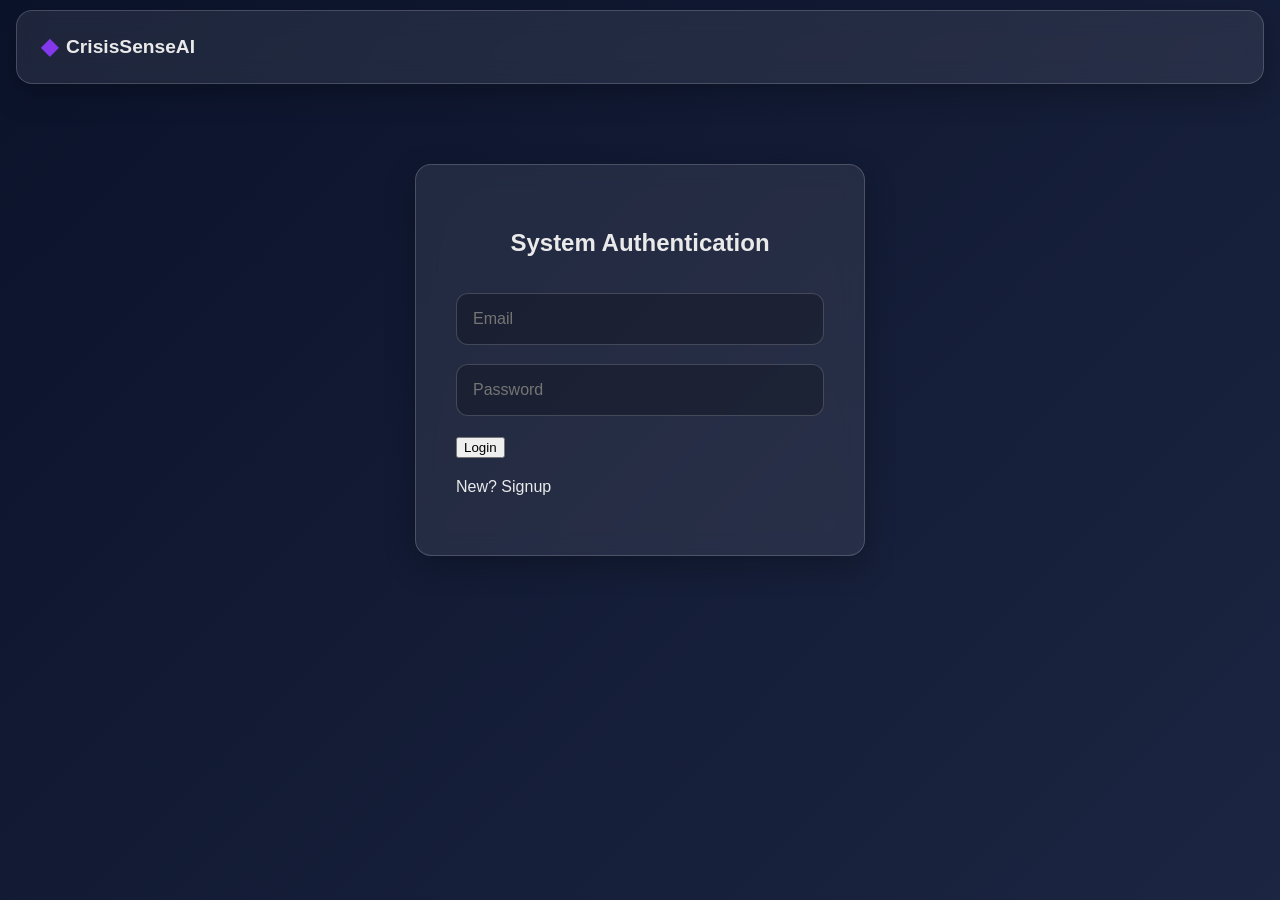
==== FRONTEND/index.html @ 8def6977 "refactor: rename main.html to index.html for auto-loading" ====
<!DOCTYPE html>
<html lang="en">

<head>
   <meta charset="UTF-8">
   <meta name="viewport" content="width=device-width, initial-scale=1.0">
   <title>CrisisSenseAI | Command Center</title>
   <link rel="stylesheet" href="style.css">
   <script src="api.js"></script>
</head>

<body>
   <header class="top-nav glass-card">
      <div class="logo">
         <span class="logo-mark">◆</span>
         <span class="logo-text">CrisisSenseAI</span>
      </div>
      <nav class="top-links" id="nav-links" style="display:none;">
         <button class="top-link active" onclick="showSection('dashboard')">Dashboard</button>
         <button class="top-link" onclick="showSection('profile')">My Profile</button>
      </nav>
      <button class="profile-btn" id="user-initials" style="display:none;" onclick="handleLogout()">??</button>
   </header>

   <main class="layout">
      <section id="auth-section" class="glass-card auth-container">
         <div class="auth-box">
            <h2 id="auth-title">System Authentication</h2>
            <div id="login-form">
               <input type="email" id="login-email" placeholder="Email">
               <input type="password" id="login-pass" placeholder="Password">
               <button class="action-btn primary-btn" onclick="appLogin()">Login</button>
               <p onclick="toggleAuth(true)" class="toggle-link">New? Signup</p>
            </div>
            <div id="signup-form" style="display:none;">
               <input type="text" id="sig-name" placeholder="Full Name">
               <input type="email" id="sig-email" placeholder="Email">
               <input type="password" id="sig-pass" placeholder="Password">
               <input type="text" id="sig-phone" placeholder="Phone">
               <button class="action-btn primary-btn" onclick="appSignup()">Register</button>
               <p onclick="toggleAuth(false)" class="toggle-link">Back to Login</p>
            </div>
         </div>
      </section>

      <section id="dashboard-section" style="display:none;">
         <div class="emergency-input glass-card">
            <h2>🚨 Immediate Incident Reporting</h2>
            <div class="camera-wrapper">
               <div class="camera-container">
                  <video id="camera-stream" autoplay playsinline muted></video>
               </div>
               <button class="snap-btn" onclick="takePhoto()" title="Capture Moment"></button>
            </div>
            <div class="thumbnail-bar" id="thumbnail-bar"></div>
            <div class="unified-input-group">
               <button class="plus-icon-btn" onclick="document.getElementById('gallery-input').click()">+</button>
               <input type="file" id="gallery-input" accept="image/*" multiple style="display:none"
                  onchange="handleGalleryUpload(event)">
               <textarea id="emergency-text" placeholder="Describe the crisis..."></textarea>
               <button class="mic-icon-btn" id="mic-btn" onclick="toggleRecording()">🎤</button>
            </div>
            <button class="action-btn danger-btn" id="analyze-btn" onclick="runAnalysis()">Dispatch AI
               Commander</button>

            <div id="analysis-status" style="display:none; margin-top:15px;">
               <p id="status-visual">⚪ Visual/Text Pre-processing...</p>
               <p id="status-audio">⚪ Audio Transcription & Forensics...</p>
               <p id="status-triage">⚪ Final Triage Decision...</p>
            </div>
         </div>
         <div id="results-area" class="results-container"></div>
      </section>

      <section id="profile-section" class="glass-card" style="display:none;">
         <div class="profile-header">
            <h2>Medical Profile & Database</h2>
            <button id="edit-toggle-btn" class="action-btn secondary-btn" onclick="toggleProfileEdit()">Edit
               Profile</button>
         </div>
         <div class="profile-content">
            <div id="profile-view-mode">
               <div class="info-item"><strong>Emergency Contact:</strong> <span id="view-contact">Loading...</span>
               </div>
               <div class="info-item"><strong>Blood Group:</strong> <span id="view-blood">Loading...</span></div>
               <div class="info-item"><strong>Medical History:</strong>
                  <p id="view-notes">Loading...</p>
               </div>
               <div class="info-item"><strong>Live Location Tracking:</strong> <span id="view-tracking">No</span></div>
            </div>
            <div id="profile-edit-mode" style="display:none;">
               <div class="profile-grid">
                  <input type="text" id="prof-contact" placeholder="Emergency Phone">
                  <select id="prof-blood">
                     <option value="A+">A+</option>
                     <option value="O+">O+</option>
                     <option value="B+">B+</option>
                     <option value="AB+">AB+</option>
                  </select>
                  <textarea id="prof-notes" placeholder="List allergies..."></textarea>
                  <div class="btn-row">
                     <button class="action-btn success-btn" onclick="saveProfile()">Save Changes</button>
                     <button class="action-btn" onclick="toggleProfileEdit(false)">Cancel</button>
                  </div>
               </div>
            </div>
         </div>
      </section>
   </main>

   <script>
      let isEditing = false;
      let latestAnalysis = null;
      let capturedImages = [];
      let audioBlob = null;
      let mediaRecorder = null;
      let audioChunks = [];
      let currentLat = 0, currentLng = 0;

      const isMobile = () => /iPhone|iPad|iPod|Android/i.test(navigator.userAgent);

      // --- AUTH ---
      function toggleAuth(isS) {
         document.getElementById('login-form').style.display = isS ? 'none' : 'block';
         document.getElementById('signup-form').style.display = isS ? 'block' : 'none';
      }
      async function appSignup() {
         const name = document.getElementById('sig-name').value;
         const email = document.getElementById('sig-email').value;
         const pass = document.getElementById('sig-pass').value;
         const phone = document.getElementById('sig-phone').value;
         try {
            await CrisisAI.Auth.signup({ name, email, password: pass, phone });
            alert("✅ Registration successful!"); toggleAuth(false);
         } catch (e) { alert(e.message); }
      }
      async function appLogin() {
         const email = document.getElementById('login-email').value;
         const pass = document.getElementById('login-pass').value;
         try {
            await CrisisAI.Auth.login(email, pass);
            showAuthenticatedUI();
         } catch (e) { alert(e.message); }
      }
      function showAuthenticatedUI() {
         document.getElementById('auth-section').style.display = 'none';
         document.getElementById('dashboard-section').style.display = 'block';
         document.getElementById('nav-links').style.display = 'flex';
         const user = CrisisAI.Auth.getCurrentUser();
         document.getElementById('user-initials').style.display = 'block';
         document.getElementById('user-initials').innerText = user.name[0].toUpperCase();
         startCamera();
      }
      function handleLogout() { CrisisAI.Auth.logout(); }

      // --- NAVIGATION ---
      async function showSection(name) {
         document.querySelectorAll('main > section').forEach(s => s.style.display = 'none');
         document.getElementById(name + '-section').style.display = 'block';
         if (name === 'profile') await loadProfileData();
         document.querySelectorAll('.top-link').forEach(el => el.classList.remove('active'));
         document.querySelector(`button[onclick*="${name}"]`).classList.add('active');
      }
      async function loadProfileData() {
         const user = CrisisAI.Auth.getCurrentUser();
         try {
            const profile = await CrisisAI.User.getProfile(user.user_id || user.id);
            document.getElementById('view-contact').innerText = profile.emergency_contact || "None";
            document.getElementById('view-blood').innerText = profile.blood_group || "Unknown";
            document.getElementById('view-notes').innerText = profile.medical_notes || "None";
            document.getElementById('view-tracking').innerText = profile.allow_location_tracking ? "Yes" : "No";
         } catch (e) { console.error(e); }
      }
      function toggleProfileEdit(s) {
         isEditing = s !== undefined ? s : !isEditing;
         document.getElementById('profile-view-mode').style.display = isEditing ? 'none' : 'block';
         document.getElementById('profile-edit-mode').style.display = isEditing ? 'block' : 'none';
      }
      async function saveProfile() {
         const user = CrisisAI.Auth.getCurrentUser();
         const data = {
            emergency_contact: document.getElementById('prof-contact').value,
            blood_group: document.getElementById('prof-blood').value,
            medical_notes: document.getElementById('prof-notes').value
         };
         try {
            await CrisisAI.User.updateProfile(user.user_id || user.id, data);
            alert("✅ Profile Synced"); await loadProfileData(); toggleProfileEdit(false);
         } catch (e) { alert(e.message); }
      }

      // --- MEDIA ---
      async function startCamera() {
         try {
            const stream = await navigator.mediaDevices.getUserMedia({ video: { facingMode: "environment" } });
            document.getElementById('camera-stream').srcObject = stream;
         } catch (e) { console.warn("Camera access denied."); }
      }
      function takePhoto() {
         if (capturedImages.length >= 5) return alert("Limit 5");
         const video = document.getElementById('camera-stream');
         const canvas = document.createElement('canvas');
         canvas.width = 480; canvas.height = 480;
         canvas.getContext('2d').drawImage(video, 0, 0, 480, 480);
         canvas.toBlob(blob => {
            const url = URL.createObjectURL(blob);
            capturedImages.push({ url, blob });
            renderGallery();
         }, 'image/jpeg');
      }
      function handleGalleryUpload(e) {
         for (let file of e.target.files) {
            if (capturedImages.length >= 5) break;
            capturedImages.push({ url: URL.createObjectURL(file), blob: file });
         }
         renderGallery();
         e.target.value = "";
      }
      function renderGallery() {
         const bar = document.getElementById('thumbnail-bar');
         bar.innerHTML = capturedImages.map((img, i) => `
            <div class="thumb-container">
               <img src="${img.url}" class="gallery-thumb">
               <button class="remove-btn" onclick="removePhoto(${i})">×</button>
            </div>
         `).join('');
      }
      function removePhoto(i) {
         URL.revokeObjectURL(capturedImages[i].url);
         capturedImages.splice(i, 1);
         renderGallery();
      }
      async function toggleRecording() {
         const btn = document.getElementById('mic-btn');
         if (mediaRecorder && mediaRecorder.state === "recording") {
            mediaRecorder.stop(); btn.innerText = "🎤";
         } else {
            const stream = await navigator.mediaDevices.getUserMedia({ audio: true });
            mediaRecorder = new MediaRecorder(stream);
            audioChunks = [];
            mediaRecorder.ondataavailable = e => audioChunks.push(e.data);
            mediaRecorder.onstop = () => audioBlob = new Blob(audioChunks, { type: 'audio/mp3' });
            mediaRecorder.start(); btn.innerText = "⏹️";
         }
      }

      // --- ANALYSIS & SOS ---
      async function runAnalysis() {
         const btn = document.getElementById('analyze-btn');
         const text = document.getElementById('emergency-text').value;
         if (!text && capturedImages.length === 0 && !audioBlob) return alert("Add data to analyze.");

         btn.innerText = "Dispatching AI Commander..."; btn.disabled = true;
         document.getElementById('analysis-status').style.display = "block";

         try {
            const primaryImg = capturedImages.length > 0 ? capturedImages[0].blob : null;
            const response = await CrisisAI.Analysis.analyze(text, primaryImg, audioBlob);
            latestAnalysis = response.result;
            renderResults(latestAnalysis);

            if (latestAnalysis.status_level !== 'STABLE') {
               navigator.geolocation.getCurrentPosition(p => {
                  currentLat = p.coords.latitude; currentLng = p.coords.longitude;
                  CrisisAI.SOS.init(latestAnalysis, currentLat, currentLng).then(sos => enableAutoButtons());
               });
            }
         } catch (e) { alert("Pipeline Error: " + e.message); }
         finally { btn.innerText = "Dispatch AI Commander"; btn.disabled = false; }
      }

      function renderResults(data) {
         const area = document.getElementById('results-area');
         const statusClass = (data.status_level === 'CRITICAL') ? 'severity-critical' :
            (data.status_level === 'URGENT') ? 'severity-urgent' : 'severity-stable';

         area.innerHTML = `
            <div class="result-card glass-card incident-pulse">
               <h3 class="${statusClass}">MODE: ${data.status_level}</h3>
               <p class="summary">"${data.situation_analysis}"</p>
               <div class="survival-steps"><h4>Directives:</h4><ul id="steps-list"></ul></div>
               <div class="actions-grid" id="btns-list"></div>
               <div id="first-aid-display" class="first-aid-container glass-card" style="display:none; margin-top:20px; padding:15px; border:1px solid #007bff;"></div>
            </div>
         `;
         (data.actionable_steps || []).forEach(s => {
            const li = document.createElement('li'); li.innerText = s;
            document.getElementById('steps-list').appendChild(li);
         });
         (data.action_buttons || []).forEach((b, i) => {
            const box = document.createElement('div'); box.className = "action-box";
            box.innerHTML = `<h5>${b.replace(/_/g, ' ')}</h5>
               <div class="btn-row">
                  <button class="manual-btn" onclick="handleManual('${b}')">Manual</button>
                  <button class="auto-btn loading-state" disabled onclick="handleAuto('${b}')">Loading AI...</button>
               </div>`;
            document.getElementById('btns-list').appendChild(box);
         });
      }

      function enableAutoButtons() {
         document.querySelectorAll('.auto-btn').forEach(btn => {
            btn.classList.remove('loading-state'); btn.disabled = false; btn.innerText = "AI Auto";
         });
      }

      /**
       * MANUAL ROUTING FIX: Added specific check for FIRE to trigger dialer.
       */
      function handleManual(action) {
         const normalized = action.toUpperCase().replace(/_/g, ' ');
         if (normalized.includes('AMBULANCE')) window.location.href = `tel:102`;
         else if (normalized.includes('POLICE')) window.location.href = `tel:100`;
         else if (normalized.includes('FIRE')) window.location.href = `tel:101`; // Fix for your screenshot
         else alert("Manual routing initiated for: " + action);
      }

      /**
       * AUTO AGENT FIX: Shows 'message' from backend instead of 'undefined'.
       */
      async function handleAuto(action) {
         const normalized = action.toUpperCase().replace(/_/g, ' ');
         if (normalized.includes('FIRST AID')) {
            const display = document.getElementById('first-aid-display');
            display.style.display = 'block';
            display.innerHTML = `<h4>🛡️ AI First Aid Protocol:</h4><p style="white-space: pre-line;">${latestAnalysis.first_aid_details || 'Safety first.'}</p>`;
            display.scrollIntoView({ behavior: 'smooth' });
         } else {
            try {
               const res = await CrisisAI.SOS.executeAgentAction(action, "Current Location");
               // Fix: Look for 'message' or 'status' in the response object
               const msg = res.message || res.status || res.result || "Action Processed";
               alert("🤖 Agent Action: " + msg);
            } catch (e) { alert("Agent Error: " + e.message); }
         }
      }

      window.onload = () => { if (typeof CrisisAI !== 'undefined' && CrisisAI.Auth.isLoggedIn()) showAuthenticatedUI(); };
   </script>
</body>

</html>
---- FRONTEND/style.css ----
:root {
  --bg-start: #0b132b;
  --bg-end: #1c2541;
  --primary: #3a86ff;
  --secondary: #8338ec;
  --danger: #ff4d4d;
  --success: #2ecc71;
  --text-main: #eaeaea;
  --text-muted: #a0aec0;
  --glass-bg: rgba(255, 255, 255, 0.08);
  --glass-border: rgba(255, 255, 255, 0.18);
  --shadow: 0 10px 30px rgba(0, 0, 0, 0.25);
  --radius: 16px;
}

* {
  box-sizing: border-box;
}

body {
  margin: 0;
  min-height: 100vh;
  font-family: 'Inter', -apple-system, sans-serif;
  background: linear-gradient(135deg, var(--bg-start), var(--bg-end));
  color: var(--text-main);
  line-height: 1.5;
  overflow-x: hidden;
}

.glass-card {
  background: var(--glass-bg);
  border: 1px solid var(--glass-border);
  backdrop-filter: blur(12px);
  -webkit-backdrop-filter: blur(12px);
  border-radius: var(--radius);
  box-shadow: var(--shadow);
}

/* Navigation */
.top-nav {
  position: fixed;
  top: 0;
  left: 16px;
  right: 16px;
  height: 74px;
  z-index: 100;
  display: flex;
  align-items: center;
  padding: 0 1.5rem;
  margin-top: 10px;
}

.logo {
  display: flex;
  align-items: center;
  gap: 0.5rem;
  font-weight: 800;
  font-size: 1.2rem;
}

.logo-mark {
  color: var(--secondary);
  font-size: 1.4rem;
}

.top-links {
  display: flex;
  gap: 0.5rem;
  margin-left: 2rem;
}

.top-link {
  background: transparent;
  border: 0;
  color: var(--text-muted);
  padding: 0.6rem 1.2rem;
  border-radius: 10px;
  cursor: pointer;
  transition: all 0.3s ease;
  font-weight: 500;
}

.top-link:hover,
.top-link.active {
  color: #fff;
  background: rgba(58, 134, 255, 0.2);
}

.profile-btn {
  margin-left: auto;
  width: 42px;
  height: 42px;
  border-radius: 50%;
  background: linear-gradient(145deg, var(--primary), var(--secondary));
  border: 1px solid var(--glass-border);
  color: #fff;
  font-weight: 700;
  cursor: pointer;
  box-shadow: 0 4px 15px rgba(58, 134, 255, 0.3);
}

/* Main Layout */
.layout {
  padding: 104px 20px 40px;
  max-width: 800px;
  margin: 0 auto;
}

/* Auth Section */
.auth-container {
  max-width: 450px;
  margin: 60px auto;
  padding: 2.5rem;
}

.auth-box h2 {
  text-align: center;
  margin-bottom: 2rem;
  font-size: 1.5rem;
}

.auth-box input {
  width: 100%;
  padding: 1rem;
  margin-bottom: 1.2rem;
  background: rgba(0, 0, 0, 0.25);
  border: 1px solid var(--glass-border);
  border-radius: 12px;
  color: #fff;
  font-size: 1rem;
}

/* 1. Square Camera UI */
.camera-wrapper {
  position: relative;
  margin-bottom: 1.5rem;
  text-align: center;
}

.camera-container {
  width: 100%;
  aspect-ratio: 1/1;
  background: #000;
  border-radius: 24px;
  overflow: hidden;
  border: 2px solid var(--glass-border);
  box-shadow: var(--shadow);
}

#camera-stream {
  width: 100%;
  height: 100%;
  object-fit: cover;
}

.snap-btn {
  width: 68px;
  height: 68px;
  border-radius: 50%;
  background: rgba(255, 255, 255, 0.1);
  border: 4px solid #fff;
  cursor: pointer;
  margin-top: -34px;
  position: relative;
  z-index: 10;
  transition: 0.2s;
  box-shadow: 0 4px 15px rgba(0, 0, 0, 0.5);
}

.snap-btn:active {
  transform: scale(0.9);
  background: #fff;
}

/* 2. Thumbnail Gallery */
.thumbnail-bar {
  display: flex;
  gap: 12px;
  overflow-x: auto;
  padding: 10px 0;
  margin-bottom: 1.5rem;
  min-height: 90px;
}

.thumb-container {
  position: relative;
  flex-shrink: 0;
}

.gallery-thumb {
  width: 80px;
  height: 80px;
  border-radius: 12px;
  object-fit: cover;
  border: 1px solid var(--glass-border);
}

.remove-btn {
  position: absolute;
  top: -5px;
  right: -5px;
  background: var(--danger);
  color: white;
  width: 22px;
  height: 22px;
  border-radius: 50%;
  border: 2px solid var(--bg-start);
  display: flex;
  align-items: center;
  justify-content: center;
  font-size: 14px;
  cursor: pointer;
}

/* 3. Unified Input Bar */
.unified-input-group {
  display: flex;
  align-items: center;
  gap: 12px;
  background: rgba(0, 0, 0, 0.25);
  padding: 12px 16px;
  border-radius: 24px;
  margin-bottom: 1.5rem;
  border: 1px solid var(--glass-border);
}

#emergency-text {
  flex: 1;
  background: none;
  border: none;
  color: #fff;
  resize: none;
  height: 40px;
  font-family: inherit;
  font-size: 1rem;
  outline: none;
}

.plus-icon-btn,
.mic-icon-btn {
  background: none;
  border: none;
  color: #fff;
  font-size: 1.5rem;
  cursor: pointer;
  opacity: 0.8;
  transition: 0.2s;
}

.mic-icon-btn.recording {
  color: var(--danger);
  animation: pulse 1.5s infinite;
}

/* Results & Analysis */
.result-card {
  padding: 2rem;
  margin-bottom: 2rem;
  border: 2px solid var(--danger);
}

.severity-critical {
  color: var(--danger);
  font-weight: 900;
  font-size: 1.6rem;
  text-transform: uppercase;
}

.severity-urgent {
  color: orange;
  font-weight: 900;
  font-size: 1.6rem;
  text-transform: uppercase;
}

.severity-stable {
  color: var(--success);
  font-weight: 900;
  font-size: 1.6rem;
  text-transform: uppercase;
}

.summary {
  font-size: 1.15rem;
  font-style: italic;
  border-left: 4px solid var(--primary);
  padding-left: 1.5rem;
  margin: 1.5rem 0;
  color: #fff;
}

.survival-steps {
  background: rgba(255, 255, 255, 0.03);
  padding: 1.2rem;
  border-radius: 12px;
  margin-bottom: 1.5rem;
}

.survival-steps h4 {
  margin-top: 0;
  color: var(--primary);
}

.survival-steps ul {
  list-style: none;
  padding: 0;
}

.survival-steps li {
  padding: 0.5rem 0;
  border-bottom: 1px solid rgba(255, 255, 255, 0.05);
  display: flex;
  gap: 12px;
}

.survival-steps li::before {
  content: "→";
  color: var(--primary);
  font-weight: bold;
}

/* Action Buttons Grid */
.actions-grid {
  display: grid;
  grid-template-columns: repeat(auto-fit, minmax(280px, 1fr));
  gap: 1.2rem;
  margin-top: 1.5rem;
}

.action-box {
  background: rgba(0, 0, 0, 0.3);
  padding: 1.5rem;
  border-radius: 16px;
  border: 1px solid var(--glass-border);
  transition: transform 0.3s ease;
}

.action-box:hover {
  transform: translateY(-3px);
  border-color: var(--primary);
}

.action-box h5 {
  margin: 0 0 1rem;
  font-size: 1rem;
  text-transform: uppercase;
  color: var(--primary);
}

.btn-row {
  display: flex;
  gap: 10px;
}

.btn-row button {
  flex: 1;
  padding: 0.8rem;
  border-radius: 10px;
  border: 0;
  font-weight: 700;
  cursor: pointer;
  transition: 0.2s;
}

.manual-btn {
  background: #334155;
  color: #fff;
}

.auto-btn {
  background: var(--primary);
  color: #fff;
}

.auto-btn.loading-state {
  opacity: 0.5;
  cursor: wait;
}

.danger-btn {
  background: var(--danger);
  color: #fff;
  width: 100%;
  padding: 1.2rem;
  border-radius: 14px;
  border: 0;
  font-weight: 800;
  font-size: 1.1rem;
  cursor: pointer;
  box-shadow: 0 4px 15px rgba(255, 77, 77, 0.3);
}

@keyframes pulse {
  0% {
    opacity: 1;
  }

  50% {
    opacity: 0.4;
  }

  100% {
    opacity: 1;
  }
}

.fade-in-item {
  animation: fadeInUp 0.5s forwards ease-out;
  opacity: 0;
}

@keyframes fadeInUp {
  to {
    opacity: 1;
    transform: translateY(0);
  }
}

.incident-pulse {
  animation: pulse-red 2.5s infinite;
}

@keyframes pulse-red {
  0% {
    box-shadow: 0 0 0 0 rgba(255, 77, 77, 0.4);
  }

  70% {
    box-shadow: 0 0 0 20px rgba(255, 77, 77, 0);
  }

  100% {
    box-shadow: 0 0 0 0 rgba(255, 77, 77, 0);
  }
}
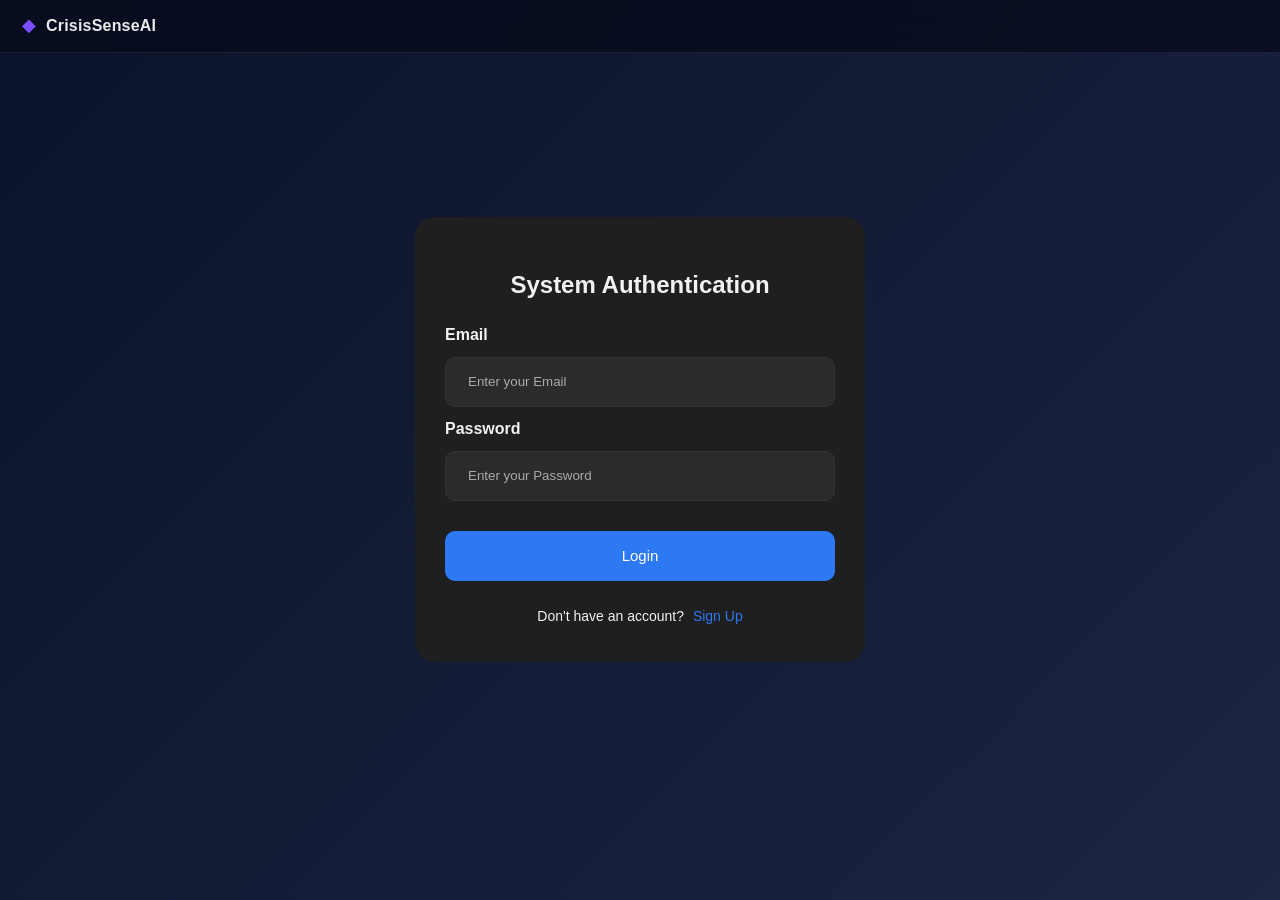
==== commit ff464ce7: "full frontend code" ====
--- a/FRONTEND/index.html
+++ b/FRONTEND/index.html
@@ -5,41 +5,189 @@
    <meta charset="UTF-8">
    <meta name="viewport" content="width=device-width, initial-scale=1.0">
    <title>CrisisSenseAI | Command Center</title>
+   <link rel="stylesheet" href="homepage.css" />
    <link rel="stylesheet" href="style.css">
    <script src="api.js"></script>
+   <style>
+      /* Ensure the container doesn't double-pad the form */
+      .auth-container {
+         padding: 0 !important;
+      }
+
+      /* From Uiverse.io by mahiatlinux */ 
+      .form {
+         display: flex;
+         flex-direction: column;
+         gap: 10px;
+         background-color: #1f1f1f;
+         padding: 30px;
+         width: 100%; /* Changed from 450px to 100% to keep it responsive */
+         border-radius: 20px;
+         font-family: -apple-system, BlinkMacSystemFont, "Segoe UI", Roboto, Oxygen,
+            Ubuntu, Cantarell, "Open Sans", "Helvetica Neue", sans-serif;
+      }
+
+      .form ::placeholder {
+         font-family: -apple-system, BlinkMacSystemFont, "Segoe UI", Roboto, Oxygen,
+            Ubuntu, Cantarell, "Open Sans", "Helvetica Neue", sans-serif;
+         color: #aaa;
+      }
+
+      .form button {
+         align-self: flex-end;
+      }
+
+      .flex-column > label {
+         color: #f1f1f1;
+         font-weight: 600;
+      }
+
+      .inputForm {
+         border: 1.5px solid #333;
+         border-radius: 10px;
+         height: 50px;
+         display: flex;
+         align-items: center;
+         padding-left: 10px;
+         transition: 0.2s ease-in-out;
+         background-color: #2b2b2b;
+      }
+
+      .input {
+         margin-left: 10px;
+         border-radius: 10px;
+         border: none;
+         width: 100%;
+         height: 100%;
+         background-color: #2b2b2b;
+         color: #f1f1f1;
+      }
+
+      .input:focus {
+         outline: none;
+      }
+
+      .inputForm:focus-within {
+         border: 1.5px solid #2d79f3;
+      }
+
+      .flex-row {
+         display: flex;
+         flex-direction: row;
+         align-items: center;
+         gap: 10px;
+         justify-content: space-between;
+      }
+
+      .flex-row > div > label {
+         font-size: 14px;
+         color: #f1f1f1;
+         font-weight: 400;
+      }
+
+      .span {
+         font-size: 14px;
+         margin-left: 5px;
+         color: #2d79f3;
+         font-weight: 500;
+         cursor: pointer;
+      }
+
+      .button-submit {
+         margin: 20px 0 10px 0;
+         background-color: #2d79f3;
+         border: none;
+         color: white;
+         font-size: 15px;
+         font-weight: 500;
+         border-radius: 10px;
+         height: 50px;
+         width: 100%;
+         cursor: pointer;
+      }
+
+      .p {
+         text-align: center;
+         color: #f1f1f1;
+         font-size: 14px;
+         margin: 5px 0;
+      }
+   </style>
 </head>
 
 <body>
-   <header class="top-nav glass-card">
-      <div class="logo">
-         <span class="logo-mark">◆</span>
-         <span class="logo-text">CrisisSenseAI</span>
+   <header class="site-header">
+      <div class="brand">
+         <span class="brand-mark">◆</span>
+         <strong class="brand-name">CrisisSenseAI</strong>
       </div>
-      <nav class="top-links" id="nav-links" style="display:none;">
-         <button class="top-link active" onclick="showSection('dashboard')">Dashboard</button>
-         <button class="top-link" onclick="showSection('profile')">My Profile</button>
+      <nav class="site-nav" id="nav-links" style="display:none;">
+         <button class="site-nav-btn active" onclick="showSection('dashboard')">Dashboard</button>
+         <a href="scanner.html">Scanner</a>
+         <button class="site-nav-btn" onclick="showSection('profile')">My Profile</button>
       </nav>
-      <button class="profile-btn" id="user-initials" style="display:none;" onclick="handleLogout()">??</button>
+      <div class="site-actions">
+         <button class="profile-btn" id="user-initials" style="display:none;" onclick="handleLogout()">??</button>
+         <a class="btn btn-ghost" href="homepage.html" style="display:none;" id="logout-link">Logout</a>
+      </div>
    </header>
 
    <main class="layout">
-      <section id="auth-section" class="glass-card auth-container">
-         <div class="auth-box">
-            <h2 id="auth-title">System Authentication</h2>
-            <div id="login-form">
-               <input type="email" id="login-email" placeholder="Email">
-               <input type="password" id="login-pass" placeholder="Password">
-               <button class="action-btn primary-btn" onclick="appLogin()">Login</button>
-               <p onclick="toggleAuth(true)" class="toggle-link">New? Signup</p>
-            </div>
-            <div id="signup-form" style="display:none;">
-               <input type="text" id="sig-name" placeholder="Full Name">
-               <input type="email" id="sig-email" placeholder="Email">
-               <input type="password" id="sig-pass" placeholder="Password">
-               <input type="text" id="sig-phone" placeholder="Phone">
-               <button class="action-btn primary-btn" onclick="appSignup()">Register</button>
-               <p onclick="toggleAuth(false)" class="toggle-link">Back to Login</p>
-            </div>
+      <section id="auth-section" class="auth-container">
+         <div id="login-form" class="form">
+            <h2 style="color: #f1f1f1; text-align: center; margin-bottom: 10px;">System Authentication</h2>
+            
+            <div class="flex-column">
+               <label>Email</label>
+            </div>
+            <div class="inputForm">
+               <input type="email" class="input" id="login-email" placeholder="Enter your Email">
+            </div>
+            
+            <div class="flex-column">
+               <label>Password</label>
+            </div>
+            <div class="inputForm">
+               <input type="password" class="input" id="login-pass" placeholder="Enter your Password">
+            </div>
+            
+            <button class="button-submit" onclick="appLogin()">Login</button>
+            <p class="p">Don't have an account? <span class="span" onclick="toggleAuth(true)">Sign Up</span></p>
+         </div>
+
+         <div id="signup-form" class="form" style="display:none;">
+            <h2 style="color: #f1f1f1; text-align: center; margin-bottom: 10px;">Create an Account</h2>
+            
+            <div class="flex-column">
+               <label>Full Name</label>
+            </div>
+            <div class="inputForm">
+               <input type="text" class="input" id="sig-name" placeholder="Enter your Full Name">
+            </div>
+            
+            <div class="flex-column">
+               <label>Email</label>
+            </div>
+            <div class="inputForm">
+               <input type="email" class="input" id="sig-email" placeholder="Enter your Email">
+            </div>
+            
+            <div class="flex-column">
+               <label>Password</label>
+            </div>
+            <div class="inputForm">
+               <input type="password" class="input" id="sig-pass" placeholder="Enter your Password">
+            </div>
+            
+            <div class="flex-column">
+               <label>Phone</label>
+            </div>
+            <div class="inputForm">
+               <input type="text" class="input" id="sig-phone" placeholder="Enter your Phone">
+            </div>
+            
+            <button class="button-submit" onclick="appSignup()">Register</button>
+            <p class="p">Already have an account? <span class="span" onclick="toggleAuth(false)">Sign In</span></p>
          </div>
       </section>
 
@@ -119,7 +267,6 @@
 
       const isMobile = () => /iPhone|iPad|iPod|Android/i.test(navigator.userAgent);
 
-      // --- AUTH ---
       function toggleAuth(isS) {
          document.getElementById('login-form').style.display = isS ? 'none' : 'block';
          document.getElementById('signup-form').style.display = isS ? 'block' : 'none';
@@ -153,7 +300,6 @@
       }
       function handleLogout() { CrisisAI.Auth.logout(); }
 
-      // --- NAVIGATION ---
       async function showSection(name) {
          document.querySelectorAll('main > section').forEach(s => s.style.display = 'none');
          document.getElementById(name + '-section').style.display = 'block';
@@ -189,7 +335,6 @@
          } catch (e) { alert(e.message); }
       }
 
-      // --- MEDIA ---
       async function startCamera() {
          try {
             const stream = await navigator.mediaDevices.getUserMedia({ video: { facingMode: "environment" } });
@@ -244,7 +389,6 @@
          }
       }
 
-      // --- ANALYSIS & SOS ---
       async function runAnalysis() {
          const btn = document.getElementById('analyze-btn');
          const text = document.getElementById('emergency-text').value;
@@ -275,12 +419,12 @@
             (data.status_level === 'URGENT') ? 'severity-urgent' : 'severity-stable';
 
          area.innerHTML = `
-            <div class="result-card glass-card incident-pulse">
+            <div class="result-card glass incident-pulse">
                <h3 class="${statusClass}">MODE: ${data.status_level}</h3>
                <p class="summary">"${data.situation_analysis}"</p>
                <div class="survival-steps"><h4>Directives:</h4><ul id="steps-list"></ul></div>
                <div class="actions-grid" id="btns-list"></div>
-               <div id="first-aid-display" class="first-aid-container glass-card" style="display:none; margin-top:20px; padding:15px; border:1px solid #007bff;"></div>
+               <div id="first-aid-display" class="first-aid-container glass" style="display:none; margin-top:20px; padding:15px; border:1px solid #007bff;"></div>
             </div>
          `;
          (data.actionable_steps || []).forEach(s => {
@@ -304,20 +448,14 @@
          });
       }
 
-      /**
-       * MANUAL ROUTING FIX: Added specific check for FIRE to trigger dialer.
-       */
       function handleManual(action) {
          const normalized = action.toUpperCase().replace(/_/g, ' ');
          if (normalized.includes('AMBULANCE')) window.location.href = `tel:102`;
          else if (normalized.includes('POLICE')) window.location.href = `tel:100`;
-         else if (normalized.includes('FIRE')) window.location.href = `tel:101`; // Fix for your screenshot
+         else if (normalized.includes('FIRE')) window.location.href = `tel:101`;
          else alert("Manual routing initiated for: " + action);
       }
 
-      /**
-       * AUTO AGENT FIX: Shows 'message' from backend instead of 'undefined'.
-       */
       async function handleAuto(action) {
          const normalized = action.toUpperCase().replace(/_/g, ' ');
          if (normalized.includes('FIRST AID')) {
@@ -328,7 +466,6 @@
          } else {
             try {
                const res = await CrisisAI.SOS.executeAgentAction(action, "Current Location");
-               // Fix: Look for 'message' or 'status' in the response object
                const msg = res.message || res.status || res.result || "Action Processed";
                alert("🤖 Agent Action: " + msg);
             } catch (e) { alert("Agent Error: " + e.message); }
--- a/FRONTEND/homepage.css
+++ b/FRONTEND/homepage.css
@@ -0,0 +1,582 @@
+:root {
+  --bg0: #070b1d;
+  --bg1: #0b1220;
+  --card: rgba(18, 26, 43, 0.72);
+  --text: #e6eefc;
+  --muted: #9fb0d0;
+  --accent: #4f8cff;
+  --accent2: #7c4dff;
+  --border: rgba(79, 140, 255, 0.22);
+  --shadow: 0 18px 60px rgba(0, 0, 0, 0.35);
+  --radius: 16px;
+}
+
+* {
+  box-sizing: border-box;
+}
+
+html,
+body {
+  height: 100%;
+}
+
+body {
+  margin: 0;
+  font-family: Inter, ui-sans-serif, system-ui, -apple-system, "Segoe UI", Roboto, Arial, sans-serif;
+  color: var(--text);
+  background:
+    radial-gradient(900px 550px at 20% 10%, rgba(124, 77, 255, 0.18), transparent 60%),
+    radial-gradient(800px 500px at 80% 15%, rgba(79, 140, 255, 0.16), transparent 55%),
+    linear-gradient(135deg, var(--bg0), var(--bg1));
+}
+
+a {
+  color: inherit;
+}
+
+.container {
+  max-width: 1100px;
+  margin: 0 auto;
+  padding: 0 22px;
+}
+
+.glass {
+  background: var(--card);
+  border: 1px solid var(--border);
+  border-radius: var(--radius);
+  box-shadow: var(--shadow);
+  backdrop-filter: blur(10px);
+  -webkit-backdrop-filter: blur(10px);
+}
+
+.site-header {
+  position: sticky;
+  top: 0;
+  z-index: 100;
+  display: flex;
+  align-items: center;
+  justify-content: space-between;
+  gap: 16px;
+  padding: 14px 22px;
+  border-bottom: 1px solid rgba(159, 176, 208, 0.12);
+  background: rgba(7, 11, 29, 0.78);
+  backdrop-filter: blur(12px);
+  -webkit-backdrop-filter: blur(12px);
+}
+
+.brand {
+  display: flex;
+  align-items: center;
+  gap: 10px;
+}
+
+.brand-mark {
+  color: var(--accent2);
+  font-size: 1.1rem;
+  line-height: 1;
+}
+
+.brand-name {
+  font-weight: 900;
+  letter-spacing: 0.2px;
+}
+
+.site-nav {
+  display: flex;
+  gap: 6px;
+  flex-wrap: wrap;
+  justify-content: center;
+}
+
+.site-nav a {
+  text-decoration: none;
+  color: var(--muted);
+  padding: 8px 10px;
+  border-radius: 10px;
+  transition: background 0.2s ease, color 0.2s ease;
+}
+
+.site-nav a:hover {
+  background: rgba(79, 140, 255, 0.12);
+  color: var(--text);
+}
+
+.site-actions {
+  display: flex;
+  gap: 10px;
+  flex-wrap: wrap;
+  justify-content: flex-end;
+}
+
+.btn {
+  display: inline-flex;
+  align-items: center;
+  justify-content: center;
+  gap: 8px;
+  padding: 10px 14px;
+  border-radius: 12px;
+  text-decoration: none;
+  font-weight: 800;
+  border: 1px solid transparent;
+  cursor: pointer;
+  transition: transform 0.15s ease, filter 0.15s ease, background 0.2s ease, border-color 0.2s ease;
+}
+
+.btn:active {
+  transform: translateY(1px);
+}
+
+.btn-primary {
+  color: #fff;
+  background: linear-gradient(135deg, var(--accent), var(--accent2));
+  box-shadow: 0 14px 35px rgba(79, 140, 255, 0.22);
+}
+
+.btn-primary:hover {
+  filter: brightness(1.05);
+}
+
+.btn-ghost {
+  color: var(--text);
+  background: rgba(255, 255, 255, 0.04);
+  border-color: rgba(255, 255, 255, 0.14);
+}
+
+.btn-ghost:hover {
+  background: rgba(255, 255, 255, 0.07);
+}
+
+.hero {
+  padding: 56px 0 18px;
+}
+
+.hero-grid {
+  display: grid;
+  grid-template-columns: 1.2fr 0.8fr;
+  gap: 18px;
+  align-items: stretch;
+}
+
+.hero-copy {
+  padding: 26px;
+}
+
+.pill {
+  display: inline-flex;
+  align-items: center;
+  padding: 8px 12px;
+  border-radius: 999px;
+  font-size: 0.8rem;
+  color: rgba(230, 238, 252, 0.82);
+  background: rgba(79, 140, 255, 0.08);
+  border: 1px solid rgba(79, 140, 255, 0.16);
+  margin: 0 0 14px;
+}
+
+.hero-copy h1 {
+  margin: 0 0 10px;
+  font-size: clamp(2.1rem, 4vw, 3.2rem);
+  line-height: 1.08;
+}
+
+.lead {
+  margin: 0;
+  color: var(--muted);
+  max-width: 62ch;
+  line-height: 1.6;
+}
+
+.hero-cta {
+  display: flex;
+  gap: 10px;
+  flex-wrap: wrap;
+  margin-top: 16px;
+}
+
+.metrics {
+  display: grid;
+  grid-template-columns: repeat(3, 1fr);
+  gap: 10px;
+  margin-top: 18px;
+}
+
+.metric {
+  padding: 14px;
+}
+
+.metric .k {
+  font-weight: 900;
+}
+
+.metric .t {
+  margin-top: 4px;
+  color: var(--muted);
+  font-size: 0.86rem;
+}
+
+.hero-panel {
+  padding: 26px;
+}
+
+.panel-title {
+  margin: 0 0 10px;
+  font-size: 1.25rem;
+}
+
+.panel-list {
+  margin: 0;
+  padding-left: 18px;
+  color: var(--muted);
+}
+
+.panel-list li {
+  margin: 10px 0;
+}
+
+.panel-actions {
+  margin-top: 16px;
+}
+
+.section {
+  padding: 34px 0;
+}
+
+.section-head h2 {
+  margin: 0 0 8px;
+  font-size: clamp(1.35rem, 2.3vw, 2rem);
+}
+
+.section-sub {
+  margin: 0 0 18px;
+  color: var(--muted);
+  max-width: 75ch;
+}
+
+.marquee {
+  position: relative;
+  padding: 5px;
+  overflow: hidden;
+}
+
+.marquee::before,
+.marquee::after {
+  content: "";
+  position: absolute;
+  top: 0;
+  bottom: 0;
+  width: 80px;
+  pointer-events: none;
+  z-index: 2;
+}
+
+.marquee::before {
+  left: 0;
+  background: linear-gradient(90deg, rgba(11, 18, 32, 1), rgba(11, 18, 32, 0));
+}
+
+.marquee::after {
+  right: 0;
+  background: linear-gradient(270deg, rgba(11, 18, 32, 1), rgba(11, 18, 32, 0));
+}
+
+.lanes {
+  display: grid;
+  gap: 12px;
+}
+
+.lane {
+  height: 118px;
+  overflow: hidden;
+}
+
+.track {
+  display: flex;
+  gap: 12px;
+  width: max-content;
+  will-change: transform;
+}
+
+.track.animate.dir-rtl {
+  animation: marqueeLeft 55s linear infinite;
+}
+
+.track.animate.dir-ltr {
+  animation: marqueeRight 55s linear infinite;
+}
+
+@keyframes marqueeLeft {
+  0% {
+    transform: translateX(0);
+  }
+  100% {
+    transform: translateX(-50%);
+  }
+}
+
+@keyframes marqueeRight {
+  0% {
+    transform: translateX(-50%);
+  }
+  100% {
+    transform: translateX(0);
+  }
+}
+
+.slide {
+  flex: 0 0 auto;
+  width: clamp(230px, 22vw, 320px);
+  height: 100%;
+  padding: 14px 14px 12px;
+  border-radius: 14px;
+  border: 1px solid rgba(159, 176, 208, 0.14);
+  background: rgba(7, 11, 29, 0.62);
+  box-shadow: 0 12px 40px rgba(0, 0, 0, 0.28);
+}
+
+.slide h3 {
+  margin: 10px 0 6px;
+  font-size: 1.02rem;
+}
+
+.slide p {
+  margin: 0;
+  color: var(--muted);
+  font-size: 0.88rem;
+  line-height: 1.45;
+}
+
+.badge {
+  display: inline-flex;
+  padding: 6px 10px;
+  border-radius: 999px;
+  font-size: 0.76rem;
+  font-weight: 900;
+  letter-spacing: 0.08em;
+  text-transform: uppercase;
+  color: rgba(230, 238, 252, 0.88);
+  background: rgba(79, 140, 255, 0.12);
+  border: 1px solid rgba(79, 140, 255, 0.18);
+}
+
+.slide-top {
+  display: flex;
+  align-items: center;
+  justify-content: space-between;
+  gap: 10px;
+}
+
+.sev {
+  display: inline-flex;
+  align-items: center;
+  padding: 6px 10px;
+  border-radius: 999px;
+  font-size: 0.76rem;
+  font-weight: 900;
+  color: rgba(230, 238, 252, 0.88);
+  background: rgba(255, 255, 255, 0.04);
+  border: 1px solid rgba(255, 255, 255, 0.12);
+}
+
+.slide.severity-critical {
+  border-color: rgba(255, 77, 77, 0.35);
+}
+
+.slide.severity-high {
+  border-color: rgba(255, 163, 77, 0.32);
+}
+
+.slide.severity-medium {
+  border-color: rgba(79, 140, 255, 0.35);
+}
+
+.slide.severity-low {
+  border-color: rgba(46, 204, 113, 0.28);
+}
+
+@media (prefers-reduced-motion: reduce) {
+  .track.animate.dir-rtl,
+  .track.animate.dir-ltr {
+    animation: none;
+    transform: translateX(0);
+  }
+}
+
+.features-grid {
+  display: grid;
+  grid-template-columns: repeat(3, 1fr);
+  gap: 14px;
+}
+
+.feature-card {
+  padding: 18px;
+}
+
+.feature-title {
+  margin: 0 0 8px;
+}
+
+.feature-text {
+  margin: 0;
+  color: var(--muted);
+}
+
+.steps {
+  display: grid;
+  grid-template-columns: repeat(3, 1fr);
+  gap: 14px;
+}
+
+.step {
+  padding: 18px;
+}
+
+.step-num {
+  width: 44px;
+  height: 44px;
+  display: grid;
+  place-items: center;
+  border-radius: 12px;
+  font-weight: 900;
+  color: #fff;
+  background: linear-gradient(135deg, var(--accent), var(--accent2));
+  margin-bottom: 10px;
+}
+
+.step-title {
+  margin: 0 0 6px;
+}
+
+.step-text {
+  margin: 0;
+  color: var(--muted);
+}
+
+.contact-grid {
+  display: grid;
+  grid-template-columns: 1fr 1fr;
+  gap: 14px;
+}
+
+.contact-card {
+  padding: 18px;
+}
+
+.contact-title {
+  margin: 0 0 8px;
+}
+
+.contact-text {
+  margin: 0 0 14px;
+  color: var(--muted);
+}
+
+.contact-meta {
+  display: grid;
+  gap: 10px;
+  color: var(--muted);
+}
+
+.label {
+  display: inline-block;
+  width: 64px;
+  color: rgba(230, 238, 252, 0.78);
+}
+
+.value a {
+  color: var(--accent);
+  text-decoration: none;
+}
+
+.value a:hover {
+  text-decoration: underline;
+}
+
+.quick-links {
+  display: flex;
+  gap: 10px;
+  flex-wrap: wrap;
+  margin-bottom: 10px;
+}
+
+.contact-footnote {
+  margin: 0;
+  color: rgba(159, 176, 208, 0.9);
+  font-size: 0.88rem;
+}
+
+.site-footer {
+  border-top: 1px solid rgba(159, 176, 208, 0.12);
+  padding: 24px 0 30px;
+  color: var(--muted);
+}
+
+.footer-inner {
+  display: flex;
+  justify-content: space-between;
+  gap: 12px;
+  flex-wrap: wrap;
+}
+
+.footer-muted {
+  color: rgba(159, 176, 208, 0.9);
+}
+
+@media (max-width: 980px) {
+  .hero-grid {
+    grid-template-columns: 1fr;
+  }
+
+  .metrics {
+    grid-template-columns: 1fr;
+  }
+
+  .features-grid,
+  .steps,
+  .contact-grid {
+    grid-template-columns: 1fr;
+  }
+
+  .site-nav {
+    display: none;
+  }
+}
+
+/* Dashboard Navigation Buttons */
+.site-nav-btn {
+   background: transparent;
+   border: 0;
+   color: var(--muted);
+   padding: 8px 10px;
+   border-radius: 10px;
+   cursor: pointer;
+   transition: background 0.2s ease, color 0.2s ease;
+   font-weight: 500;
+   font-size: inherit;
+}
+
+.site-nav-btn:hover,
+.site-nav-btn.active {
+   background: rgba(79, 140, 255, 0.12);
+   color: var(--text);
+}
+
+.profile-btn {
+   width: 40px;
+   height: 40px;
+   border-radius: 50%;
+   background: linear-gradient(135deg, var(--accent), var(--accent2));
+   border: 1px solid var(--border);
+   color: #fff;
+   font-weight: 700;
+   cursor: pointer;
+   box-shadow: 0 4px 12px rgba(79, 140, 255, 0.3);
+   transition: all 0.2s ease;
+}
+
+.profile-btn:hover {
+   transform: scale(1.05);
+}
+
+.profile-btn {
+   margin-left: auto;
+}
--- a/FRONTEND/style.css
+++ b/FRONTEND/style.css
@@ -36,7 +36,7 @@
   box-shadow: var(--shadow);
 }
 
-/* Navigation */
+
 .top-nav {
   position: fixed;
   top: 0;
@@ -99,14 +99,14 @@
   box-shadow: 0 4px 15px rgba(58, 134, 255, 0.3);
 }
 
-/* Main Layout */
+
 .layout {
   padding: 104px 20px 40px;
   max-width: 800px;
   margin: 0 auto;
 }
 
-/* Auth Section */
+
 .auth-container {
   max-width: 450px;
   margin: 60px auto;
@@ -130,7 +130,7 @@
   font-size: 1rem;
 }
 
-/* 1. Square Camera UI */
+
 .camera-wrapper {
   position: relative;
   margin-bottom: 1.5rem;
@@ -172,7 +172,7 @@
   background: #fff;
 }
 
-/* 2. Thumbnail Gallery */
+
 .thumbnail-bar {
   display: flex;
   gap: 12px;
@@ -212,7 +212,7 @@
   cursor: pointer;
 }
 
-/* 3. Unified Input Bar */
+
 .unified-input-group {
   display: flex;
   align-items: center;
@@ -252,7 +252,7 @@
   animation: pulse 1.5s infinite;
 }
 
-/* Results & Analysis */
+
 .result-card {
   padding: 2rem;
   margin-bottom: 2rem;
@@ -319,7 +319,7 @@
   font-weight: bold;
 }
 
-/* Action Buttons Grid */
+
 .actions-grid {
   display: grid;
   grid-template-columns: repeat(auto-fit, minmax(280px, 1fr));
@@ -432,4 +432,4 @@
   100% {
     box-shadow: 0 0 0 0 rgba(255, 77, 77, 0);
   }
-}+}
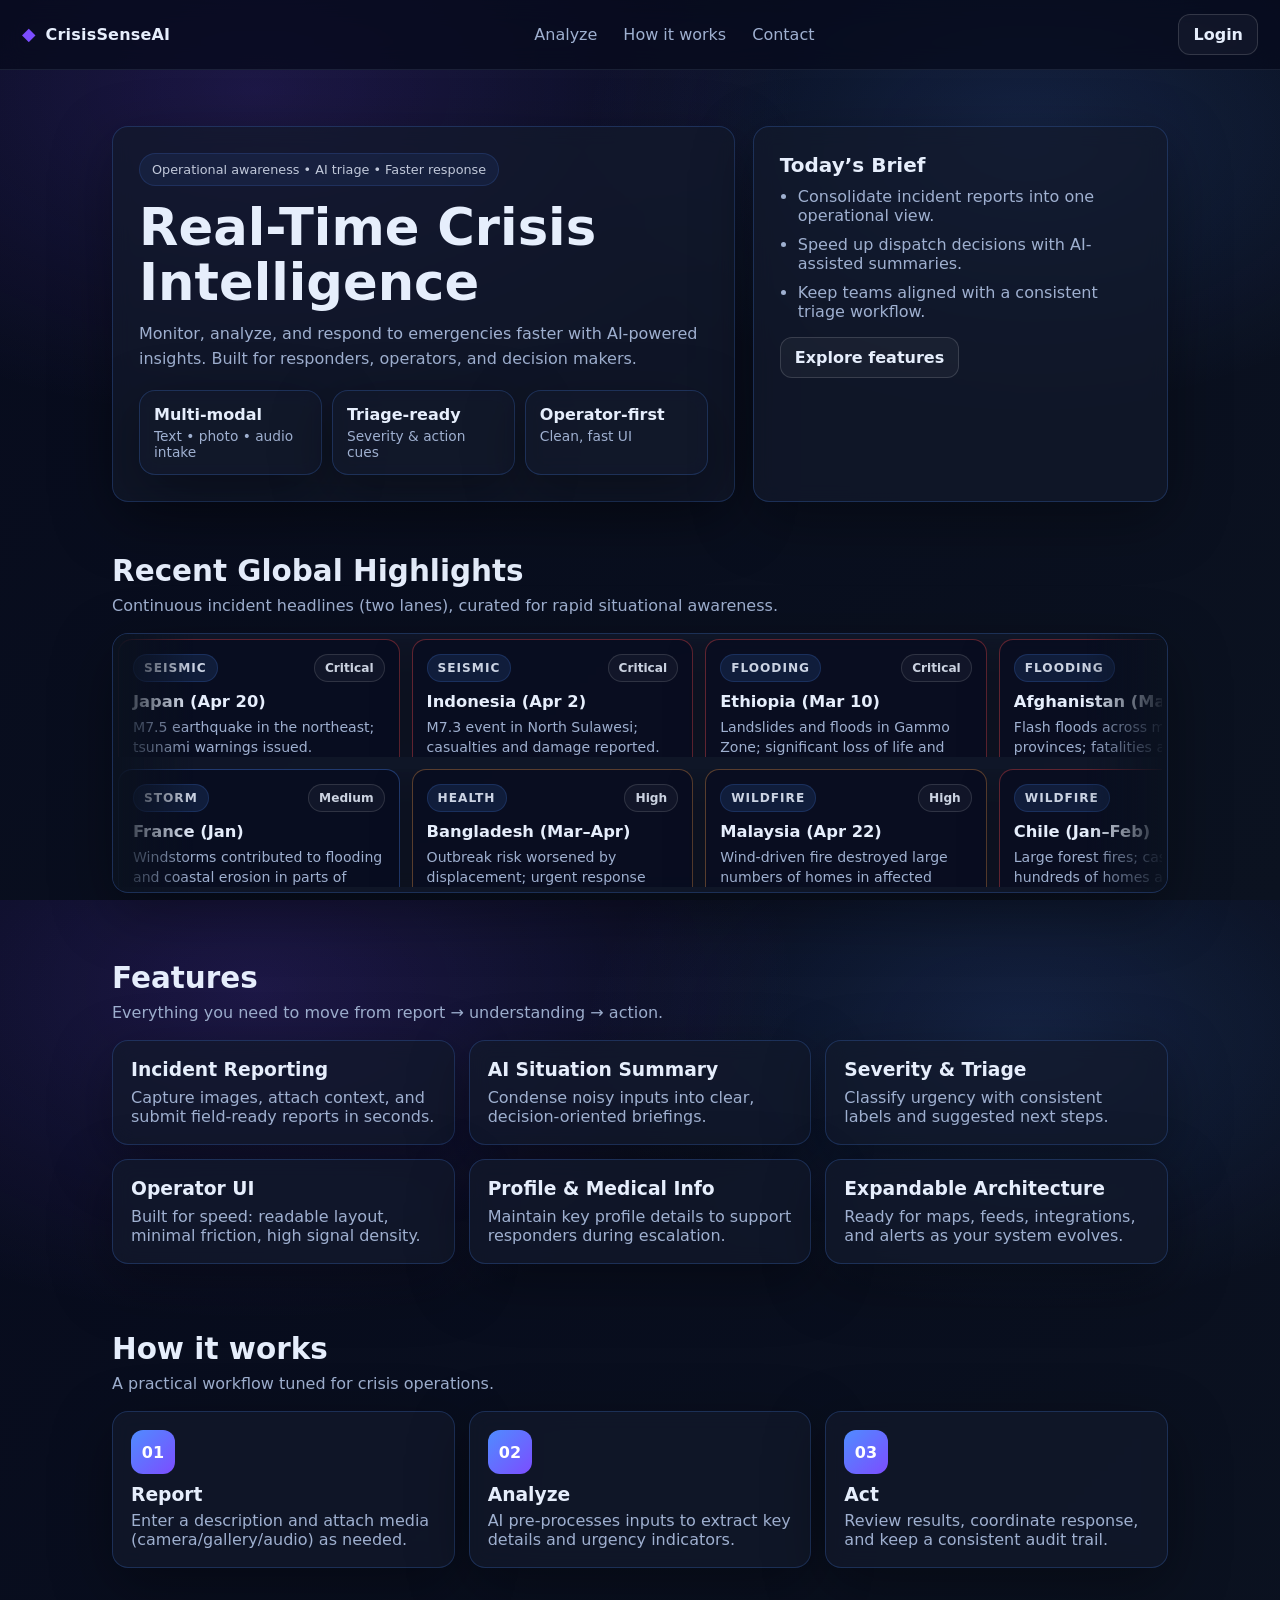
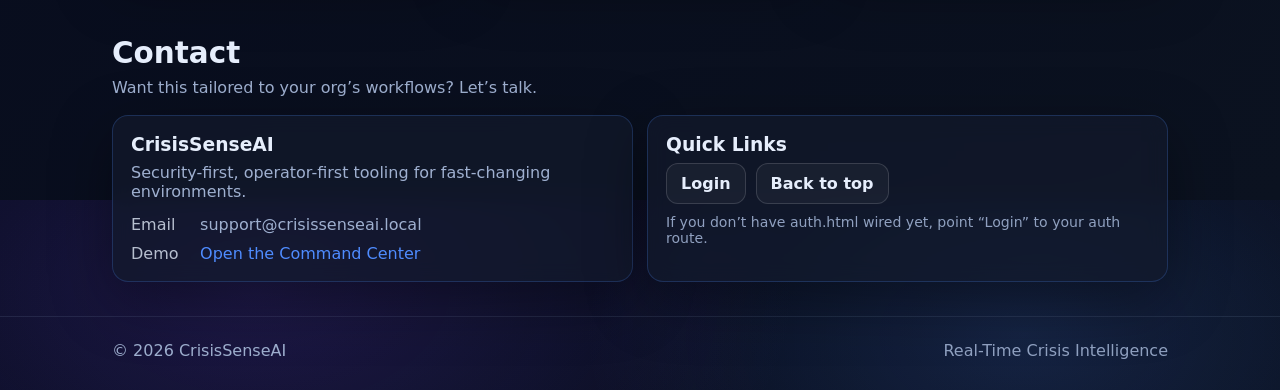
==== commit 89596e25: "." ====
--- a/FRONTEND/index.html
+++ b/FRONTEND/index.html
@@ -2,478 +2,247 @@
 <html lang="en">
 
 <head>
-   <meta charset="UTF-8">
-   <meta name="viewport" content="width=device-width, initial-scale=1.0">
-   <title>CrisisSenseAI | Command Center</title>
-   <link rel="stylesheet" href="homepage.css" />
-   <link rel="stylesheet" href="style.css">
-   <script src="api.js"></script>
-   <style>
-      /* Ensure the container doesn't double-pad the form */
-      .auth-container {
-         padding: 0 !important;
+  <meta charset="UTF-8" />
+  <meta name="viewport" content="width=device-width, initial-scale=1.0" />
+  <title>CrisisSenseAI | Homepage</title>
+  <link rel="stylesheet" href="index.css" />
+</head>
+
+<body id="top">
+  <header class="site-header">
+    <div class="brand">
+      <span class="brand-mark">◆</span>
+      <strong class="brand-name">CrisisSenseAI</strong>
+    </div>
+
+    <nav class="site-nav">
+      <a href="main.html">Analyze</a>
+      <a href="#how">How it works</a>
+      <a href="#contact">Contact</a>
+    </nav>
+
+    <div class="site-actions">
+      <a class="btn btn-ghost" href="dashboard.html">Login</a>
+    </div>
+  </header>
+
+  <main>
+    <section class="hero">
+      <div class="container">
+        <div class="hero-grid">
+          <div class="hero-copy glass">
+            <p class="pill">Operational awareness • AI triage • Faster response</p>
+            <h1>Real-Time Crisis Intelligence</h1>
+            <p class="lead">
+              Monitor, analyze, and respond to emergencies faster with AI-powered insights.
+              Built for responders, operators, and decision makers.
+            </p>
+
+            <div class="metrics">
+              <div class="metric glass">
+                <div class="k">Multi-modal</div>
+                <div class="t">Text • photo • audio intake</div>
+              </div>
+              <div class="metric glass">
+                <div class="k">Triage-ready</div>
+                <div class="t">Severity & action cues</div>
+              </div>
+              <div class="metric glass">
+                <div class="k">Operator-first</div>
+                <div class="t">Clean, fast UI</div>
+              </div>
+            </div>
+          </div>
+
+          <aside class="hero-panel glass">
+            <h2 class="panel-title">Today’s Brief</h2>
+            <ul class="panel-list">
+              <li>Consolidate incident reports into one operational view.</li>
+              <li>Speed up dispatch decisions with AI-assisted summaries.</li>
+              <li>Keep teams aligned with a consistent triage workflow.</li>
+            </ul>
+            <div class="panel-actions">
+              <a class="btn btn-ghost" href="#features">Explore features</a>
+            </div>
+          </aside>
+        </div>
+      </div>
+    </section>
+
+    <section class="section">
+      <div class="container">
+        <div class="section-head">
+          <h2>Recent Global Highlights</h2>
+          <p class="section-sub">Continuous incident headlines (two lanes), curated for rapid situational awareness.</p>
+        </div>
+
+        <div class="marquee glass" aria-label="Recent global incident headlines">
+          <div class="lanes">
+            <div class="lane lane-rtl">
+              <div class="track animate dir-rtl" id="cap-track-rtl"></div>
+            </div>
+            <div class="lane lane-ltr">
+              <div class="track animate dir-ltr" id="cap-track-ltr"></div>
+            </div>
+          </div>
+        </div>
+      </div>
+    </section>
+
+    <section class="section" id="features">
+      <div class="container">
+        <div class="section-head">
+          <h2>Features</h2>
+          <p class="section-sub">Everything you need to move from report → understanding → action.</p>
+        </div>
+
+        <div class="features-grid">
+          <article class="feature-card glass">
+            <h3 class="feature-title">Incident Reporting</h3>
+            <p class="feature-text">Capture images, attach context, and submit field-ready reports in seconds.</p>
+          </article>
+          <article class="feature-card glass">
+            <h3 class="feature-title">AI Situation Summary</h3>
+            <p class="feature-text">Condense noisy inputs into clear, decision-oriented briefings.</p>
+          </article>
+          <article class="feature-card glass">
+            <h3 class="feature-title">Severity & Triage</h3>
+            <p class="feature-text">Classify urgency with consistent labels and suggested next steps.</p>
+          </article>
+          <article class="feature-card glass">
+            <h3 class="feature-title">Operator UI</h3>
+            <p class="feature-text">Built for speed: readable layout, minimal friction, high signal density.</p>
+          </article>
+          <article class="feature-card glass">
+            <h3 class="feature-title">Profile & Medical Info</h3>
+            <p class="feature-text">Maintain key profile details to support responders during escalation.</p>
+          </article>
+          <article class="feature-card glass">
+            <h3 class="feature-title">Expandable Architecture</h3>
+            <p class="feature-text">Ready for maps, feeds, integrations, and alerts as your system evolves.</p>
+          </article>
+        </div>
+      </div>
+    </section>
+
+    <section class="section" id="how">
+      <div class="container">
+        <div class="section-head">
+          <h2>How it works</h2>
+          <p class="section-sub">A practical workflow tuned for crisis operations.</p>
+        </div>
+
+        <div class="steps">
+          <div class="step glass">
+            <div class="step-num">01</div>
+            <h3 class="step-title">Report</h3>
+            <p class="step-text">Enter a description and attach media (camera/gallery/audio) as needed.</p>
+          </div>
+          <div class="step glass">
+            <div class="step-num">02</div>
+            <h3 class="step-title">Analyze</h3>
+            <p class="step-text">AI pre-processes inputs to extract key details and urgency indicators.</p>
+          </div>
+          <div class="step glass">
+            <div class="step-num">03</div>
+            <h3 class="step-title">Act</h3>
+            <p class="step-text">Review results, coordinate response, and keep a consistent audit trail.</p>
+          </div>
+        </div>
+      </div>
+    </section>
+
+    <section class="section" id="contact">
+      <div class="container">
+        <div class="section-head">
+          <h2>Contact</h2>
+          <p class="section-sub">Want this tailored to your org’s workflows? Let’s talk.</p>
+        </div>
+
+        <div class="contact-grid">
+          <div class="contact-card glass">
+            <h3 class="contact-title">CrisisSenseAI</h3>
+            <p class="contact-text">Security-first, operator-first tooling for fast-changing environments.</p>
+            <div class="contact-meta">
+              <div><span class="label">Email</span> <span class="value">support@crisissenseai.local</span></div>
+              <div><span class="label">Demo</span> <span class="value"><a href="dashboard.html">Open the Command
+                    Center</a></span></div>
+            </div>
+          </div>
+
+          <div class="contact-card glass">
+            <h3 class="contact-title">Quick Links</h3>
+            <div class="quick-links">
+              <a class="btn btn-ghost" href="auth.html">Login</a>
+              <a class="btn btn-ghost" href="#top"
+                onclick="window.scrollTo({top: 0, behavior: 'smooth'}); return false;">Back to top</a>
+            </div>
+            <p class="contact-footnote">If you don’t have auth.html wired yet, point “Login” to your auth route.</p>
+          </div>
+        </div>
+      </div>
+    </section>
+  </main>
+
+  <footer class="site-footer">
+    <div class="container footer-inner">
+      <span>© 2026 CrisisSenseAI</span>
+      <span class="footer-muted">Real-Time Crisis Intelligence</span>
+    </div>
+  </footer>
+
+  <script>
+    const incidents = [
+      { location: 'Japan (Apr 20)', category: 'Seismic', severity: 5, text: 'M7.5 earthquake in the northeast; tsunami warnings issued.' },
+      { location: 'Indonesia (Apr 2)', category: 'Seismic', severity: 5, text: 'M7.3 event in North Sulawesi; casualties and damage reported.' },
+      { location: 'Ethiopia (Mar 10)', category: 'Flooding', severity: 5, text: 'Landslides and floods in Gammo Zone; significant loss of life and homes.' },
+      { location: 'Afghanistan (Mar–Apr)', category: 'Flooding', severity: 5, text: 'Flash floods across multiple provinces; fatalities and widespread impact.' },
+      { location: 'Solomon Islands (Apr 6)', category: 'Storm', severity: 5, text: 'Tropical Cyclone conditions; high winds and coastal risk.' },
+      { location: 'USA (Mar 17–26)', category: 'Storm', severity: 5, text: 'Tornado outbreak across the South; neighborhood destruction reported.' },
+      { location: 'Chile (Jan–Feb)', category: 'Wildfire', severity: 5, text: 'Large forest fires; casualties and hundreds of homes affected.' },
+      { location: 'Malaysia (Apr 22)', category: 'Wildfire', severity: 4, text: 'Wind-driven fire destroyed large numbers of homes in affected areas.' },
+      { location: 'Bangladesh (Mar–Apr)', category: 'Health', severity: 4, text: 'Outbreak risk worsened by displacement; urgent response needed.' },
+      { location: 'France (Jan)', category: 'Storm', severity: 3, text: 'Windstorms contributed to flooding and coastal erosion in parts of Europe.' }
+    ];
+
+    function severityLabel(severity) {
+      if (severity >= 5) return 'Critical';
+      if (severity === 4) return 'High';
+      if (severity === 3) return 'Medium';
+      return 'Low';
+    }
+
+    function severityClass(severity) {
+      if (severity >= 5) return 'critical';
+      if (severity === 4) return 'high';
+      if (severity === 3) return 'medium';
+      return 'low';
+    }
+
+    function slideMarkup(item) {
+      const sevLabel = severityLabel(item.severity);
+      const sevClass = severityClass(item.severity);
+
+      return `\n        <article class="slide severity-${sevClass}">\n          <div class="slide-top">\n            <div class="badge">${item.category}</div>\n            <div class="sev">${sevLabel}</div>\n          </div>\n          <h3>${item.location}</h3>\n          <p>${item.text}</p>\n        </article>\n      `;
+    }
+
+    function renderMarquee(trackId, items) {
+      const el = document.getElementById(trackId);
+      if (!el) return;
+      const once = items.map(slideMarkup).join('');
+      el.innerHTML = once + once;
+    }
+
+    (function initMarquee() {
+      const reduceMotion = window.matchMedia && window.matchMedia('(prefers-reduced-motion: reduce)').matches;
+      if (reduceMotion) {
+        document.querySelectorAll('.track.animate').forEach(t => t.classList.remove('animate'));
       }
 
-      /* From Uiverse.io by mahiatlinux */ 
-      .form {
-         display: flex;
-         flex-direction: column;
-         gap: 10px;
-         background-color: #1f1f1f;
-         padding: 30px;
-         width: 100%; /* Changed from 450px to 100% to keep it responsive */
-         border-radius: 20px;
-         font-family: -apple-system, BlinkMacSystemFont, "Segoe UI", Roboto, Oxygen,
-            Ubuntu, Cantarell, "Open Sans", "Helvetica Neue", sans-serif;
-      }
-
-      .form ::placeholder {
-         font-family: -apple-system, BlinkMacSystemFont, "Segoe UI", Roboto, Oxygen,
-            Ubuntu, Cantarell, "Open Sans", "Helvetica Neue", sans-serif;
-         color: #aaa;
-      }
-
-      .form button {
-         align-self: flex-end;
-      }
-
-      .flex-column > label {
-         color: #f1f1f1;
-         font-weight: 600;
-      }
-
-      .inputForm {
-         border: 1.5px solid #333;
-         border-radius: 10px;
-         height: 50px;
-         display: flex;
-         align-items: center;
-         padding-left: 10px;
-         transition: 0.2s ease-in-out;
-         background-color: #2b2b2b;
-      }
-
-      .input {
-         margin-left: 10px;
-         border-radius: 10px;
-         border: none;
-         width: 100%;
-         height: 100%;
-         background-color: #2b2b2b;
-         color: #f1f1f1;
-      }
-
-      .input:focus {
-         outline: none;
-      }
-
-      .inputForm:focus-within {
-         border: 1.5px solid #2d79f3;
-      }
-
-      .flex-row {
-         display: flex;
-         flex-direction: row;
-         align-items: center;
-         gap: 10px;
-         justify-content: space-between;
-      }
-
-      .flex-row > div > label {
-         font-size: 14px;
-         color: #f1f1f1;
-         font-weight: 400;
-      }
-
-      .span {
-         font-size: 14px;
-         margin-left: 5px;
-         color: #2d79f3;
-         font-weight: 500;
-         cursor: pointer;
-      }
-
-      .button-submit {
-         margin: 20px 0 10px 0;
-         background-color: #2d79f3;
-         border: none;
-         color: white;
-         font-size: 15px;
-         font-weight: 500;
-         border-radius: 10px;
-         height: 50px;
-         width: 100%;
-         cursor: pointer;
-      }
-
-      .p {
-         text-align: center;
-         color: #f1f1f1;
-         font-size: 14px;
-         margin: 5px 0;
-      }
-   </style>
-</head>
-
-<body>
-   <header class="site-header">
-      <div class="brand">
-         <span class="brand-mark">◆</span>
-         <strong class="brand-name">CrisisSenseAI</strong>
-      </div>
-      <nav class="site-nav" id="nav-links" style="display:none;">
-         <button class="site-nav-btn active" onclick="showSection('dashboard')">Dashboard</button>
-         <a href="scanner.html">Scanner</a>
-         <button class="site-nav-btn" onclick="showSection('profile')">My Profile</button>
-      </nav>
-      <div class="site-actions">
-         <button class="profile-btn" id="user-initials" style="display:none;" onclick="handleLogout()">??</button>
-         <a class="btn btn-ghost" href="homepage.html" style="display:none;" id="logout-link">Logout</a>
-      </div>
-   </header>
-
-   <main class="layout">
-      <section id="auth-section" class="auth-container">
-         <div id="login-form" class="form">
-            <h2 style="color: #f1f1f1; text-align: center; margin-bottom: 10px;">System Authentication</h2>
-            
-            <div class="flex-column">
-               <label>Email</label>
-            </div>
-            <div class="inputForm">
-               <input type="email" class="input" id="login-email" placeholder="Enter your Email">
-            </div>
-            
-            <div class="flex-column">
-               <label>Password</label>
-            </div>
-            <div class="inputForm">
-               <input type="password" class="input" id="login-pass" placeholder="Enter your Password">
-            </div>
-            
-            <button class="button-submit" onclick="appLogin()">Login</button>
-            <p class="p">Don't have an account? <span class="span" onclick="toggleAuth(true)">Sign Up</span></p>
-         </div>
-
-         <div id="signup-form" class="form" style="display:none;">
-            <h2 style="color: #f1f1f1; text-align: center; margin-bottom: 10px;">Create an Account</h2>
-            
-            <div class="flex-column">
-               <label>Full Name</label>
-            </div>
-            <div class="inputForm">
-               <input type="text" class="input" id="sig-name" placeholder="Enter your Full Name">
-            </div>
-            
-            <div class="flex-column">
-               <label>Email</label>
-            </div>
-            <div class="inputForm">
-               <input type="email" class="input" id="sig-email" placeholder="Enter your Email">
-            </div>
-            
-            <div class="flex-column">
-               <label>Password</label>
-            </div>
-            <div class="inputForm">
-               <input type="password" class="input" id="sig-pass" placeholder="Enter your Password">
-            </div>
-            
-            <div class="flex-column">
-               <label>Phone</label>
-            </div>
-            <div class="inputForm">
-               <input type="text" class="input" id="sig-phone" placeholder="Enter your Phone">
-            </div>
-            
-            <button class="button-submit" onclick="appSignup()">Register</button>
-            <p class="p">Already have an account? <span class="span" onclick="toggleAuth(false)">Sign In</span></p>
-         </div>
-      </section>
-
-      <section id="dashboard-section" style="display:none;">
-         <div class="emergency-input glass-card">
-            <h2>🚨 Immediate Incident Reporting</h2>
-            <div class="camera-wrapper">
-               <div class="camera-container">
-                  <video id="camera-stream" autoplay playsinline muted></video>
-               </div>
-               <button class="snap-btn" onclick="takePhoto()" title="Capture Moment"></button>
-            </div>
-            <div class="thumbnail-bar" id="thumbnail-bar"></div>
-            <div class="unified-input-group">
-               <button class="plus-icon-btn" onclick="document.getElementById('gallery-input').click()">+</button>
-               <input type="file" id="gallery-input" accept="image/*" multiple style="display:none"
-                  onchange="handleGalleryUpload(event)">
-               <textarea id="emergency-text" placeholder="Describe the crisis..."></textarea>
-               <button class="mic-icon-btn" id="mic-btn" onclick="toggleRecording()">🎤</button>
-            </div>
-            <button class="action-btn danger-btn" id="analyze-btn" onclick="runAnalysis()">Dispatch AI
-               Commander</button>
-
-            <div id="analysis-status" style="display:none; margin-top:15px;">
-               <p id="status-visual">⚪ Visual/Text Pre-processing...</p>
-               <p id="status-audio">⚪ Audio Transcription & Forensics...</p>
-               <p id="status-triage">⚪ Final Triage Decision...</p>
-            </div>
-         </div>
-         <div id="results-area" class="results-container"></div>
-      </section>
-
-      <section id="profile-section" class="glass-card" style="display:none;">
-         <div class="profile-header">
-            <h2>Medical Profile & Database</h2>
-            <button id="edit-toggle-btn" class="action-btn secondary-btn" onclick="toggleProfileEdit()">Edit
-               Profile</button>
-         </div>
-         <div class="profile-content">
-            <div id="profile-view-mode">
-               <div class="info-item"><strong>Emergency Contact:</strong> <span id="view-contact">Loading...</span>
-               </div>
-               <div class="info-item"><strong>Blood Group:</strong> <span id="view-blood">Loading...</span></div>
-               <div class="info-item"><strong>Medical History:</strong>
-                  <p id="view-notes">Loading...</p>
-               </div>
-               <div class="info-item"><strong>Live Location Tracking:</strong> <span id="view-tracking">No</span></div>
-            </div>
-            <div id="profile-edit-mode" style="display:none;">
-               <div class="profile-grid">
-                  <input type="text" id="prof-contact" placeholder="Emergency Phone">
-                  <select id="prof-blood">
-                     <option value="A+">A+</option>
-                     <option value="O+">O+</option>
-                     <option value="B+">B+</option>
-                     <option value="AB+">AB+</option>
-                  </select>
-                  <textarea id="prof-notes" placeholder="List allergies..."></textarea>
-                  <div class="btn-row">
-                     <button class="action-btn success-btn" onclick="saveProfile()">Save Changes</button>
-                     <button class="action-btn" onclick="toggleProfileEdit(false)">Cancel</button>
-                  </div>
-               </div>
-            </div>
-         </div>
-      </section>
-   </main>
-
-   <script>
-      let isEditing = false;
-      let latestAnalysis = null;
-      let capturedImages = [];
-      let audioBlob = null;
-      let mediaRecorder = null;
-      let audioChunks = [];
-      let currentLat = 0, currentLng = 0;
-
-      const isMobile = () => /iPhone|iPad|iPod|Android/i.test(navigator.userAgent);
-
-      function toggleAuth(isS) {
-         document.getElementById('login-form').style.display = isS ? 'none' : 'block';
-         document.getElementById('signup-form').style.display = isS ? 'block' : 'none';
-      }
-      async function appSignup() {
-         const name = document.getElementById('sig-name').value;
-         const email = document.getElementById('sig-email').value;
-         const pass = document.getElementById('sig-pass').value;
-         const phone = document.getElementById('sig-phone').value;
-         try {
-            await CrisisAI.Auth.signup({ name, email, password: pass, phone });
-            alert("✅ Registration successful!"); toggleAuth(false);
-         } catch (e) { alert(e.message); }
-      }
-      async function appLogin() {
-         const email = document.getElementById('login-email').value;
-         const pass = document.getElementById('login-pass').value;
-         try {
-            await CrisisAI.Auth.login(email, pass);
-            showAuthenticatedUI();
-         } catch (e) { alert(e.message); }
-      }
-      function showAuthenticatedUI() {
-         document.getElementById('auth-section').style.display = 'none';
-         document.getElementById('dashboard-section').style.display = 'block';
-         document.getElementById('nav-links').style.display = 'flex';
-         const user = CrisisAI.Auth.getCurrentUser();
-         document.getElementById('user-initials').style.display = 'block';
-         document.getElementById('user-initials').innerText = user.name[0].toUpperCase();
-         startCamera();
-      }
-      function handleLogout() { CrisisAI.Auth.logout(); }
-
-      async function showSection(name) {
-         document.querySelectorAll('main > section').forEach(s => s.style.display = 'none');
-         document.getElementById(name + '-section').style.display = 'block';
-         if (name === 'profile') await loadProfileData();
-         document.querySelectorAll('.top-link').forEach(el => el.classList.remove('active'));
-         document.querySelector(`button[onclick*="${name}"]`).classList.add('active');
-      }
-      async function loadProfileData() {
-         const user = CrisisAI.Auth.getCurrentUser();
-         try {
-            const profile = await CrisisAI.User.getProfile(user.user_id || user.id);
-            document.getElementById('view-contact').innerText = profile.emergency_contact || "None";
-            document.getElementById('view-blood').innerText = profile.blood_group || "Unknown";
-            document.getElementById('view-notes').innerText = profile.medical_notes || "None";
-            document.getElementById('view-tracking').innerText = profile.allow_location_tracking ? "Yes" : "No";
-         } catch (e) { console.error(e); }
-      }
-      function toggleProfileEdit(s) {
-         isEditing = s !== undefined ? s : !isEditing;
-         document.getElementById('profile-view-mode').style.display = isEditing ? 'none' : 'block';
-         document.getElementById('profile-edit-mode').style.display = isEditing ? 'block' : 'none';
-      }
-      async function saveProfile() {
-         const user = CrisisAI.Auth.getCurrentUser();
-         const data = {
-            emergency_contact: document.getElementById('prof-contact').value,
-            blood_group: document.getElementById('prof-blood').value,
-            medical_notes: document.getElementById('prof-notes').value
-         };
-         try {
-            await CrisisAI.User.updateProfile(user.user_id || user.id, data);
-            alert("✅ Profile Synced"); await loadProfileData(); toggleProfileEdit(false);
-         } catch (e) { alert(e.message); }
-      }
-
-      async function startCamera() {
-         try {
-            const stream = await navigator.mediaDevices.getUserMedia({ video: { facingMode: "environment" } });
-            document.getElementById('camera-stream').srcObject = stream;
-         } catch (e) { console.warn("Camera access denied."); }
-      }
-      function takePhoto() {
-         if (capturedImages.length >= 5) return alert("Limit 5");
-         const video = document.getElementById('camera-stream');
-         const canvas = document.createElement('canvas');
-         canvas.width = 480; canvas.height = 480;
-         canvas.getContext('2d').drawImage(video, 0, 0, 480, 480);
-         canvas.toBlob(blob => {
-            const url = URL.createObjectURL(blob);
-            capturedImages.push({ url, blob });
-            renderGallery();
-         }, 'image/jpeg');
-      }
-      function handleGalleryUpload(e) {
-         for (let file of e.target.files) {
-            if (capturedImages.length >= 5) break;
-            capturedImages.push({ url: URL.createObjectURL(file), blob: file });
-         }
-         renderGallery();
-         e.target.value = "";
-      }
-      function renderGallery() {
-         const bar = document.getElementById('thumbnail-bar');
-         bar.innerHTML = capturedImages.map((img, i) => `
-            <div class="thumb-container">
-               <img src="${img.url}" class="gallery-thumb">
-               <button class="remove-btn" onclick="removePhoto(${i})">×</button>
-            </div>
-         `).join('');
-      }
-      function removePhoto(i) {
-         URL.revokeObjectURL(capturedImages[i].url);
-         capturedImages.splice(i, 1);
-         renderGallery();
-      }
-      async function toggleRecording() {
-         const btn = document.getElementById('mic-btn');
-         if (mediaRecorder && mediaRecorder.state === "recording") {
-            mediaRecorder.stop(); btn.innerText = "🎤";
-         } else {
-            const stream = await navigator.mediaDevices.getUserMedia({ audio: true });
-            mediaRecorder = new MediaRecorder(stream);
-            audioChunks = [];
-            mediaRecorder.ondataavailable = e => audioChunks.push(e.data);
-            mediaRecorder.onstop = () => audioBlob = new Blob(audioChunks, { type: 'audio/mp3' });
-            mediaRecorder.start(); btn.innerText = "⏹️";
-         }
-      }
-
-      async function runAnalysis() {
-         const btn = document.getElementById('analyze-btn');
-         const text = document.getElementById('emergency-text').value;
-         if (!text && capturedImages.length === 0 && !audioBlob) return alert("Add data to analyze.");
-
-         btn.innerText = "Dispatching AI Commander..."; btn.disabled = true;
-         document.getElementById('analysis-status').style.display = "block";
-
-         try {
-            const primaryImg = capturedImages.length > 0 ? capturedImages[0].blob : null;
-            const response = await CrisisAI.Analysis.analyze(text, primaryImg, audioBlob);
-            latestAnalysis = response.result;
-            renderResults(latestAnalysis);
-
-            if (latestAnalysis.status_level !== 'STABLE') {
-               navigator.geolocation.getCurrentPosition(p => {
-                  currentLat = p.coords.latitude; currentLng = p.coords.longitude;
-                  CrisisAI.SOS.init(latestAnalysis, currentLat, currentLng).then(sos => enableAutoButtons());
-               });
-            }
-         } catch (e) { alert("Pipeline Error: " + e.message); }
-         finally { btn.innerText = "Dispatch AI Commander"; btn.disabled = false; }
-      }
-
-      function renderResults(data) {
-         const area = document.getElementById('results-area');
-         const statusClass = (data.status_level === 'CRITICAL') ? 'severity-critical' :
-            (data.status_level === 'URGENT') ? 'severity-urgent' : 'severity-stable';
-
-         area.innerHTML = `
-            <div class="result-card glass incident-pulse">
-               <h3 class="${statusClass}">MODE: ${data.status_level}</h3>
-               <p class="summary">"${data.situation_analysis}"</p>
-               <div class="survival-steps"><h4>Directives:</h4><ul id="steps-list"></ul></div>
-               <div class="actions-grid" id="btns-list"></div>
-               <div id="first-aid-display" class="first-aid-container glass" style="display:none; margin-top:20px; padding:15px; border:1px solid #007bff;"></div>
-            </div>
-         `;
-         (data.actionable_steps || []).forEach(s => {
-            const li = document.createElement('li'); li.innerText = s;
-            document.getElementById('steps-list').appendChild(li);
-         });
-         (data.action_buttons || []).forEach((b, i) => {
-            const box = document.createElement('div'); box.className = "action-box";
-            box.innerHTML = `<h5>${b.replace(/_/g, ' ')}</h5>
-               <div class="btn-row">
-                  <button class="manual-btn" onclick="handleManual('${b}')">Manual</button>
-                  <button class="auto-btn loading-state" disabled onclick="handleAuto('${b}')">Loading AI...</button>
-               </div>`;
-            document.getElementById('btns-list').appendChild(box);
-         });
-      }
-
-      function enableAutoButtons() {
-         document.querySelectorAll('.auto-btn').forEach(btn => {
-            btn.classList.remove('loading-state'); btn.disabled = false; btn.innerText = "AI Auto";
-         });
-      }
-
-      function handleManual(action) {
-         const normalized = action.toUpperCase().replace(/_/g, ' ');
-         if (normalized.includes('AMBULANCE')) window.location.href = `tel:102`;
-         else if (normalized.includes('POLICE')) window.location.href = `tel:100`;
-         else if (normalized.includes('FIRE')) window.location.href = `tel:101`;
-         else alert("Manual routing initiated for: " + action);
-      }
-
-      async function handleAuto(action) {
-         const normalized = action.toUpperCase().replace(/_/g, ' ');
-         if (normalized.includes('FIRST AID')) {
-            const display = document.getElementById('first-aid-display');
-            display.style.display = 'block';
-            display.innerHTML = `<h4>🛡️ AI First Aid Protocol:</h4><p style="white-space: pre-line;">${latestAnalysis.first_aid_details || 'Safety first.'}</p>`;
-            display.scrollIntoView({ behavior: 'smooth' });
-         } else {
-            try {
-               const res = await CrisisAI.SOS.executeAgentAction(action, "Current Location");
-               const msg = res.message || res.status || res.result || "Action Processed";
-               alert("🤖 Agent Action: " + msg);
-            } catch (e) { alert("Agent Error: " + e.message); }
-         }
-      }
-
-      window.onload = () => { if (typeof CrisisAI !== 'undefined' && CrisisAI.Auth.isLoggedIn()) showAuthenticatedUI(); };
-   </script>
+      renderMarquee('cap-track-rtl', incidents);
+      renderMarquee('cap-track-ltr', [...incidents].reverse());
+    })();
+  </script>
 </body>
 
 </html>
--- a/FRONTEND/index.css
+++ b/FRONTEND/index.css
@@ -0,0 +1,582 @@
+:root {
+  --bg0: #070b1d;
+  --bg1: #0b1220;
+  --card: rgba(18, 26, 43, 0.72);
+  --text: #e6eefc;
+  --muted: #9fb0d0;
+  --accent: #4f8cff;
+  --accent2: #7c4dff;
+  --border: rgba(79, 140, 255, 0.22);
+  --shadow: 0 18px 60px rgba(0, 0, 0, 0.35);
+  --radius: 16px;
+}
+
+* {
+  box-sizing: border-box;
+}
+
+html,
+body {
+  height: 100%;
+}
+
+body {
+  margin: 0;
+  font-family: Inter, ui-sans-serif, system-ui, -apple-system, "Segoe UI", Roboto, Arial, sans-serif;
+  color: var(--text);
+  background:
+    radial-gradient(900px 550px at 20% 10%, rgba(124, 77, 255, 0.18), transparent 60%),
+    radial-gradient(800px 500px at 80% 15%, rgba(79, 140, 255, 0.16), transparent 55%),
+    linear-gradient(135deg, var(--bg0), var(--bg1));
+}
+
+a {
+  color: inherit;
+}
+
+.container {
+  max-width: 1100px;
+  margin: 0 auto;
+  padding: 0 22px;
+}
+
+.glass {
+  background: var(--card);
+  border: 1px solid var(--border);
+  border-radius: var(--radius);
+  box-shadow: var(--shadow);
+  backdrop-filter: blur(10px);
+  -webkit-backdrop-filter: blur(10px);
+}
+
+.site-header {
+  position: sticky;
+  top: 0;
+  z-index: 100;
+  display: flex;
+  align-items: center;
+  justify-content: space-between;
+  gap: 16px;
+  padding: 14px 22px;
+  border-bottom: 1px solid rgba(159, 176, 208, 0.12);
+  background: rgba(7, 11, 29, 0.78);
+  backdrop-filter: blur(12px);
+  -webkit-backdrop-filter: blur(12px);
+}
+
+.brand {
+  display: flex;
+  align-items: center;
+  gap: 10px;
+}
+
+.brand-mark {
+  color: var(--accent2);
+  font-size: 1.1rem;
+  line-height: 1;
+}
+
+.brand-name {
+  font-weight: 900;
+  letter-spacing: 0.2px;
+}
+
+.site-nav {
+  display: flex;
+  gap: 6px;
+  flex-wrap: wrap;
+  justify-content: center;
+}
+
+.site-nav a {
+  text-decoration: none;
+  color: var(--muted);
+  padding: 8px 10px;
+  border-radius: 10px;
+  transition: background 0.2s ease, color 0.2s ease;
+}
+
+.site-nav a:hover {
+  background: rgba(79, 140, 255, 0.12);
+  color: var(--text);
+}
+
+.site-actions {
+  display: flex;
+  gap: 10px;
+  flex-wrap: wrap;
+  justify-content: flex-end;
+}
+
+.btn {
+  display: inline-flex;
+  align-items: center;
+  justify-content: center;
+  gap: 8px;
+  padding: 10px 14px;
+  border-radius: 12px;
+  text-decoration: none;
+  font-weight: 800;
+  border: 1px solid transparent;
+  cursor: pointer;
+  transition: transform 0.15s ease, filter 0.15s ease, background 0.2s ease, border-color 0.2s ease;
+}
+
+.btn:active {
+  transform: translateY(1px);
+}
+
+.btn-primary {
+  color: #fff;
+  background: linear-gradient(135deg, var(--accent), var(--accent2));
+  box-shadow: 0 14px 35px rgba(79, 140, 255, 0.22);
+}
+
+.btn-primary:hover {
+  filter: brightness(1.05);
+}
+
+.btn-ghost {
+  color: var(--text);
+  background: rgba(255, 255, 255, 0.04);
+  border-color: rgba(255, 255, 255, 0.14);
+}
+
+.btn-ghost:hover {
+  background: rgba(255, 255, 255, 0.07);
+}
+
+.hero {
+  padding: 56px 0 18px;
+}
+
+.hero-grid {
+  display: grid;
+  grid-template-columns: 1.2fr 0.8fr;
+  gap: 18px;
+  align-items: stretch;
+}
+
+.hero-copy {
+  padding: 26px;
+}
+
+.pill {
+  display: inline-flex;
+  align-items: center;
+  padding: 8px 12px;
+  border-radius: 999px;
+  font-size: 0.8rem;
+  color: rgba(230, 238, 252, 0.82);
+  background: rgba(79, 140, 255, 0.08);
+  border: 1px solid rgba(79, 140, 255, 0.16);
+  margin: 0 0 14px;
+}
+
+.hero-copy h1 {
+  margin: 0 0 10px;
+  font-size: clamp(2.1rem, 4vw, 3.2rem);
+  line-height: 1.08;
+}
+
+.lead {
+  margin: 0;
+  color: var(--muted);
+  max-width: 62ch;
+  line-height: 1.6;
+}
+
+.hero-cta {
+  display: flex;
+  gap: 10px;
+  flex-wrap: wrap;
+  margin-top: 16px;
+}
+
+.metrics {
+  display: grid;
+  grid-template-columns: repeat(3, 1fr);
+  gap: 10px;
+  margin-top: 18px;
+}
+
+.metric {
+  padding: 14px;
+}
+
+.metric .k {
+  font-weight: 900;
+}
+
+.metric .t {
+  margin-top: 4px;
+  color: var(--muted);
+  font-size: 0.86rem;
+}
+
+.hero-panel {
+  padding: 26px;
+}
+
+.panel-title {
+  margin: 0 0 10px;
+  font-size: 1.25rem;
+}
+
+.panel-list {
+  margin: 0;
+  padding-left: 18px;
+  color: var(--muted);
+}
+
+.panel-list li {
+  margin: 10px 0;
+}
+
+.panel-actions {
+  margin-top: 16px;
+}
+
+.section {
+  padding: 34px 0;
+}
+
+.section-head h2 {
+  margin: 0 0 8px;
+  font-size: clamp(1.35rem, 2.3vw, 2rem);
+}
+
+.section-sub {
+  margin: 0 0 18px;
+  color: var(--muted);
+  max-width: 75ch;
+}
+
+.marquee {
+  position: relative;
+  padding: 5px;
+  overflow: hidden;
+}
+
+.marquee::before,
+.marquee::after {
+  content: "";
+  position: absolute;
+  top: 0;
+  bottom: 0;
+  width: 80px;
+  pointer-events: none;
+  z-index: 2;
+}
+
+.marquee::before {
+  left: 0;
+  background: linear-gradient(90deg, rgba(11, 18, 32, 1), rgba(11, 18, 32, 0));
+}
+
+.marquee::after {
+  right: 0;
+  background: linear-gradient(270deg, rgba(11, 18, 32, 1), rgba(11, 18, 32, 0));
+}
+
+.lanes {
+  display: grid;
+  gap: 12px;
+}
+
+.lane {
+  height: 118px;
+  overflow: hidden;
+}
+
+.track {
+  display: flex;
+  gap: 12px;
+  width: max-content;
+  will-change: transform;
+}
+
+.track.animate.dir-rtl {
+  animation: marqueeLeft 55s linear infinite;
+}
+
+.track.animate.dir-ltr {
+  animation: marqueeRight 55s linear infinite;
+}
+
+@keyframes marqueeLeft {
+  0% {
+    transform: translateX(0);
+  }
+  100% {
+    transform: translateX(-50%);
+  }
+}
+
+@keyframes marqueeRight {
+  0% {
+    transform: translateX(-50%);
+  }
+  100% {
+    transform: translateX(0);
+  }
+}
+
+.slide {
+  flex: 0 0 auto;
+  width: clamp(230px, 22vw, 320px);
+  height: 100%;
+  padding: 14px 14px 12px;
+  border-radius: 14px;
+  border: 1px solid rgba(159, 176, 208, 0.14);
+  background: rgba(7, 11, 29, 0.62);
+  box-shadow: 0 12px 40px rgba(0, 0, 0, 0.28);
+}
+
+.slide h3 {
+  margin: 10px 0 6px;
+  font-size: 1.02rem;
+}
+
+.slide p {
+  margin: 0;
+  color: var(--muted);
+  font-size: 0.88rem;
+  line-height: 1.45;
+}
+
+.badge {
+  display: inline-flex;
+  padding: 6px 10px;
+  border-radius: 999px;
+  font-size: 0.76rem;
+  font-weight: 900;
+  letter-spacing: 0.08em;
+  text-transform: uppercase;
+  color: rgba(230, 238, 252, 0.88);
+  background: rgba(79, 140, 255, 0.12);
+  border: 1px solid rgba(79, 140, 255, 0.18);
+}
+
+.slide-top {
+  display: flex;
+  align-items: center;
+  justify-content: space-between;
+  gap: 10px;
+}
+
+.sev {
+  display: inline-flex;
+  align-items: center;
+  padding: 6px 10px;
+  border-radius: 999px;
+  font-size: 0.76rem;
+  font-weight: 900;
+  color: rgba(230, 238, 252, 0.88);
+  background: rgba(255, 255, 255, 0.04);
+  border: 1px solid rgba(255, 255, 255, 0.12);
+}
+
+.slide.severity-critical {
+  border-color: rgba(255, 77, 77, 0.35);
+}
+
+.slide.severity-high {
+  border-color: rgba(255, 163, 77, 0.32);
+}
+
+.slide.severity-medium {
+  border-color: rgba(79, 140, 255, 0.35);
+}
+
+.slide.severity-low {
+  border-color: rgba(46, 204, 113, 0.28);
+}
+
+@media (prefers-reduced-motion: reduce) {
+  .track.animate.dir-rtl,
+  .track.animate.dir-ltr {
+    animation: none;
+    transform: translateX(0);
+  }
+}
+
+.features-grid {
+  display: grid;
+  grid-template-columns: repeat(3, 1fr);
+  gap: 14px;
+}
+
+.feature-card {
+  padding: 18px;
+}
+
+.feature-title {
+  margin: 0 0 8px;
+}
+
+.feature-text {
+  margin: 0;
+  color: var(--muted);
+}
+
+.steps {
+  display: grid;
+  grid-template-columns: repeat(3, 1fr);
+  gap: 14px;
+}
+
+.step {
+  padding: 18px;
+}
+
+.step-num {
+  width: 44px;
+  height: 44px;
+  display: grid;
+  place-items: center;
+  border-radius: 12px;
+  font-weight: 900;
+  color: #fff;
+  background: linear-gradient(135deg, var(--accent), var(--accent2));
+  margin-bottom: 10px;
+}
+
+.step-title {
+  margin: 0 0 6px;
+}
+
+.step-text {
+  margin: 0;
+  color: var(--muted);
+}
+
+.contact-grid {
+  display: grid;
+  grid-template-columns: 1fr 1fr;
+  gap: 14px;
+}
+
+.contact-card {
+  padding: 18px;
+}
+
+.contact-title {
+  margin: 0 0 8px;
+}
+
+.contact-text {
+  margin: 0 0 14px;
+  color: var(--muted);
+}
+
+.contact-meta {
+  display: grid;
+  gap: 10px;
+  color: var(--muted);
+}
+
+.label {
+  display: inline-block;
+  width: 64px;
+  color: rgba(230, 238, 252, 0.78);
+}
+
+.value a {
+  color: var(--accent);
+  text-decoration: none;
+}
+
+.value a:hover {
+  text-decoration: underline;
+}
+
+.quick-links {
+  display: flex;
+  gap: 10px;
+  flex-wrap: wrap;
+  margin-bottom: 10px;
+}
+
+.contact-footnote {
+  margin: 0;
+  color: rgba(159, 176, 208, 0.9);
+  font-size: 0.88rem;
+}
+
+.site-footer {
+  border-top: 1px solid rgba(159, 176, 208, 0.12);
+  padding: 24px 0 30px;
+  color: var(--muted);
+}
+
+.footer-inner {
+  display: flex;
+  justify-content: space-between;
+  gap: 12px;
+  flex-wrap: wrap;
+}
+
+.footer-muted {
+  color: rgba(159, 176, 208, 0.9);
+}
+
+@media (max-width: 980px) {
+  .hero-grid {
+    grid-template-columns: 1fr;
+  }
+
+  .metrics {
+    grid-template-columns: 1fr;
+  }
+
+  .features-grid,
+  .steps,
+  .contact-grid {
+    grid-template-columns: 1fr;
+  }
+
+  .site-nav {
+    display: none;
+  }
+}
+
+/* Dashboard Navigation Buttons */
+.site-nav-btn {
+   background: transparent;
+   border: 0;
+   color: var(--muted);
+   padding: 8px 10px;
+   border-radius: 10px;
+   cursor: pointer;
+   transition: background 0.2s ease, color 0.2s ease;
+   font-weight: 500;
+   font-size: inherit;
+}
+
+.site-nav-btn:hover,
+.site-nav-btn.active {
+   background: rgba(79, 140, 255, 0.12);
+   color: var(--text);
+}
+
+.profile-btn {
+   width: 40px;
+   height: 40px;
+   border-radius: 50%;
+   background: linear-gradient(135deg, var(--accent), var(--accent2));
+   border: 1px solid var(--border);
+   color: #fff;
+   font-weight: 700;
+   cursor: pointer;
+   box-shadow: 0 4px 12px rgba(79, 140, 255, 0.3);
+   transition: all 0.2s ease;
+}
+
+.profile-btn:hover {
+   transform: scale(1.05);
+}
+
+.profile-btn {
+   margin-left: auto;
+}
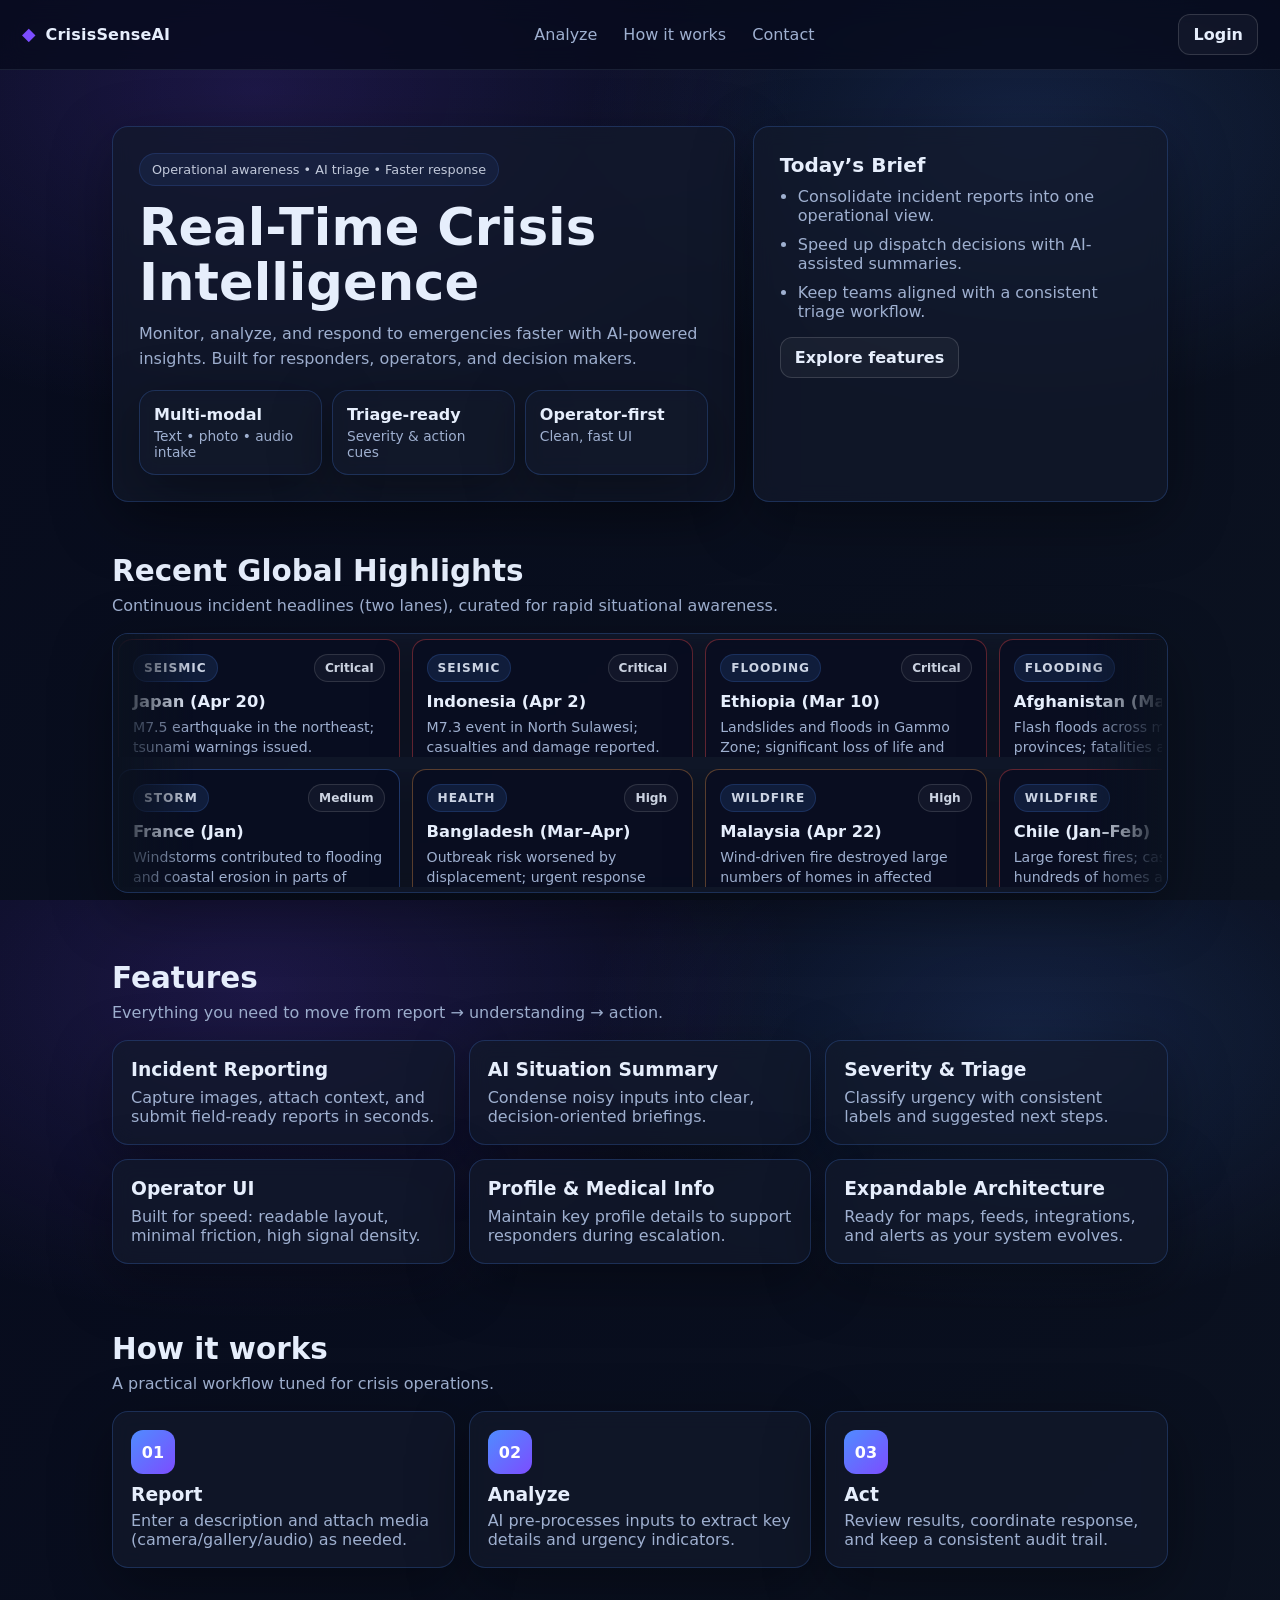
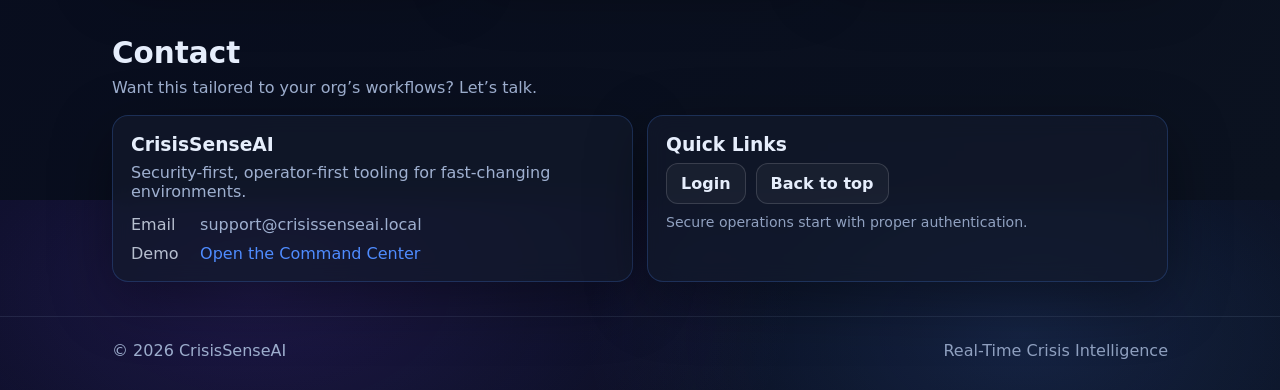
==== commit 1b43a195: "." ====
--- a/FRONTEND/index.html
+++ b/FRONTEND/index.html
@@ -16,7 +16,7 @@
     </div>
 
     <nav class="site-nav">
-      <a href="main.html">Analyze</a>
+      <a href="auth.html?mode=guest">Analyze</a>
       <a href="#how">How it works</a>
       <a href="#contact">Contact</a>
     </nav>
@@ -173,11 +173,11 @@
           <div class="contact-card glass">
             <h3 class="contact-title">Quick Links</h3>
             <div class="quick-links">
-              <a class="btn btn-ghost" href="auth.html">Login</a>
+              <a class="btn btn-ghost" href="dashboard.html">Login</a>
               <a class="btn btn-ghost" href="#top"
                 onclick="window.scrollTo({top: 0, behavior: 'smooth'}); return false;">Back to top</a>
             </div>
-            <p class="contact-footnote">If you don’t have auth.html wired yet, point “Login” to your auth route.</p>
+            <p class="contact-footnote">Secure operations start with proper authentication.</p>
           </div>
         </div>
       </div>
